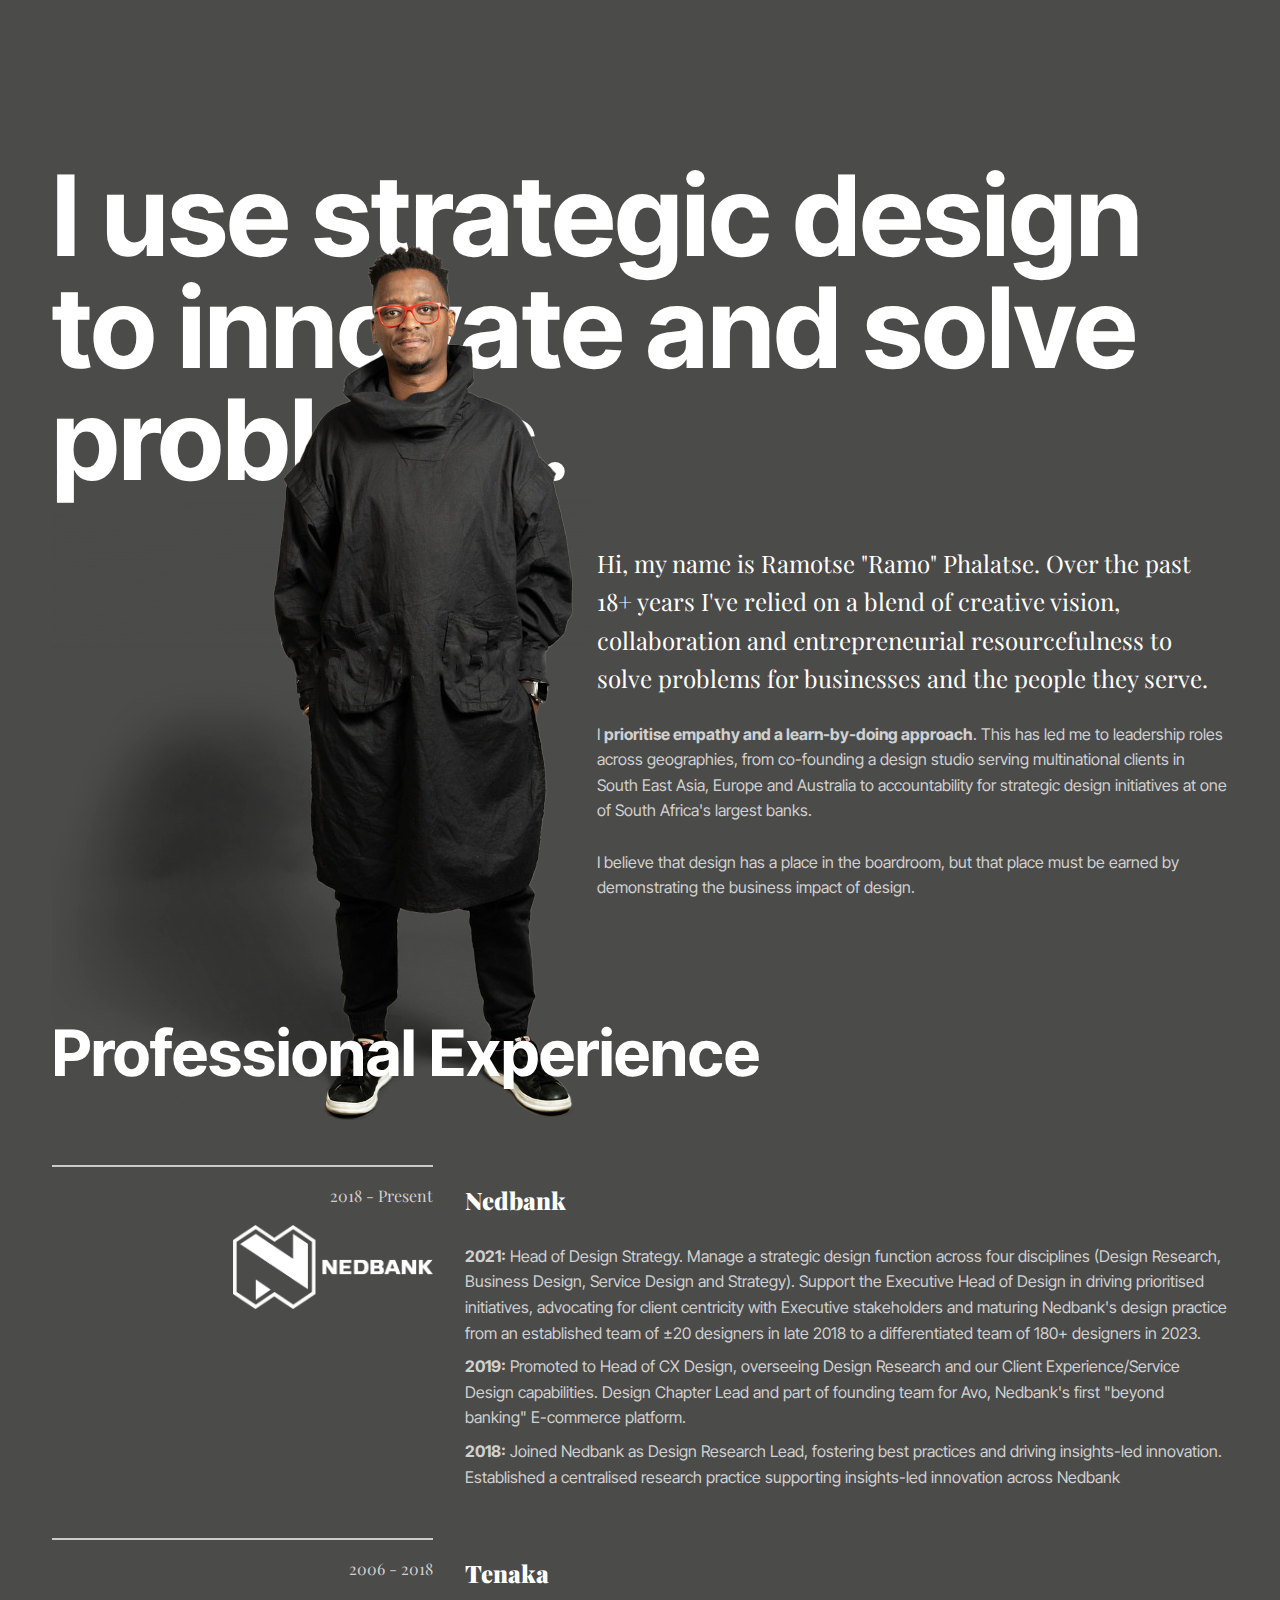
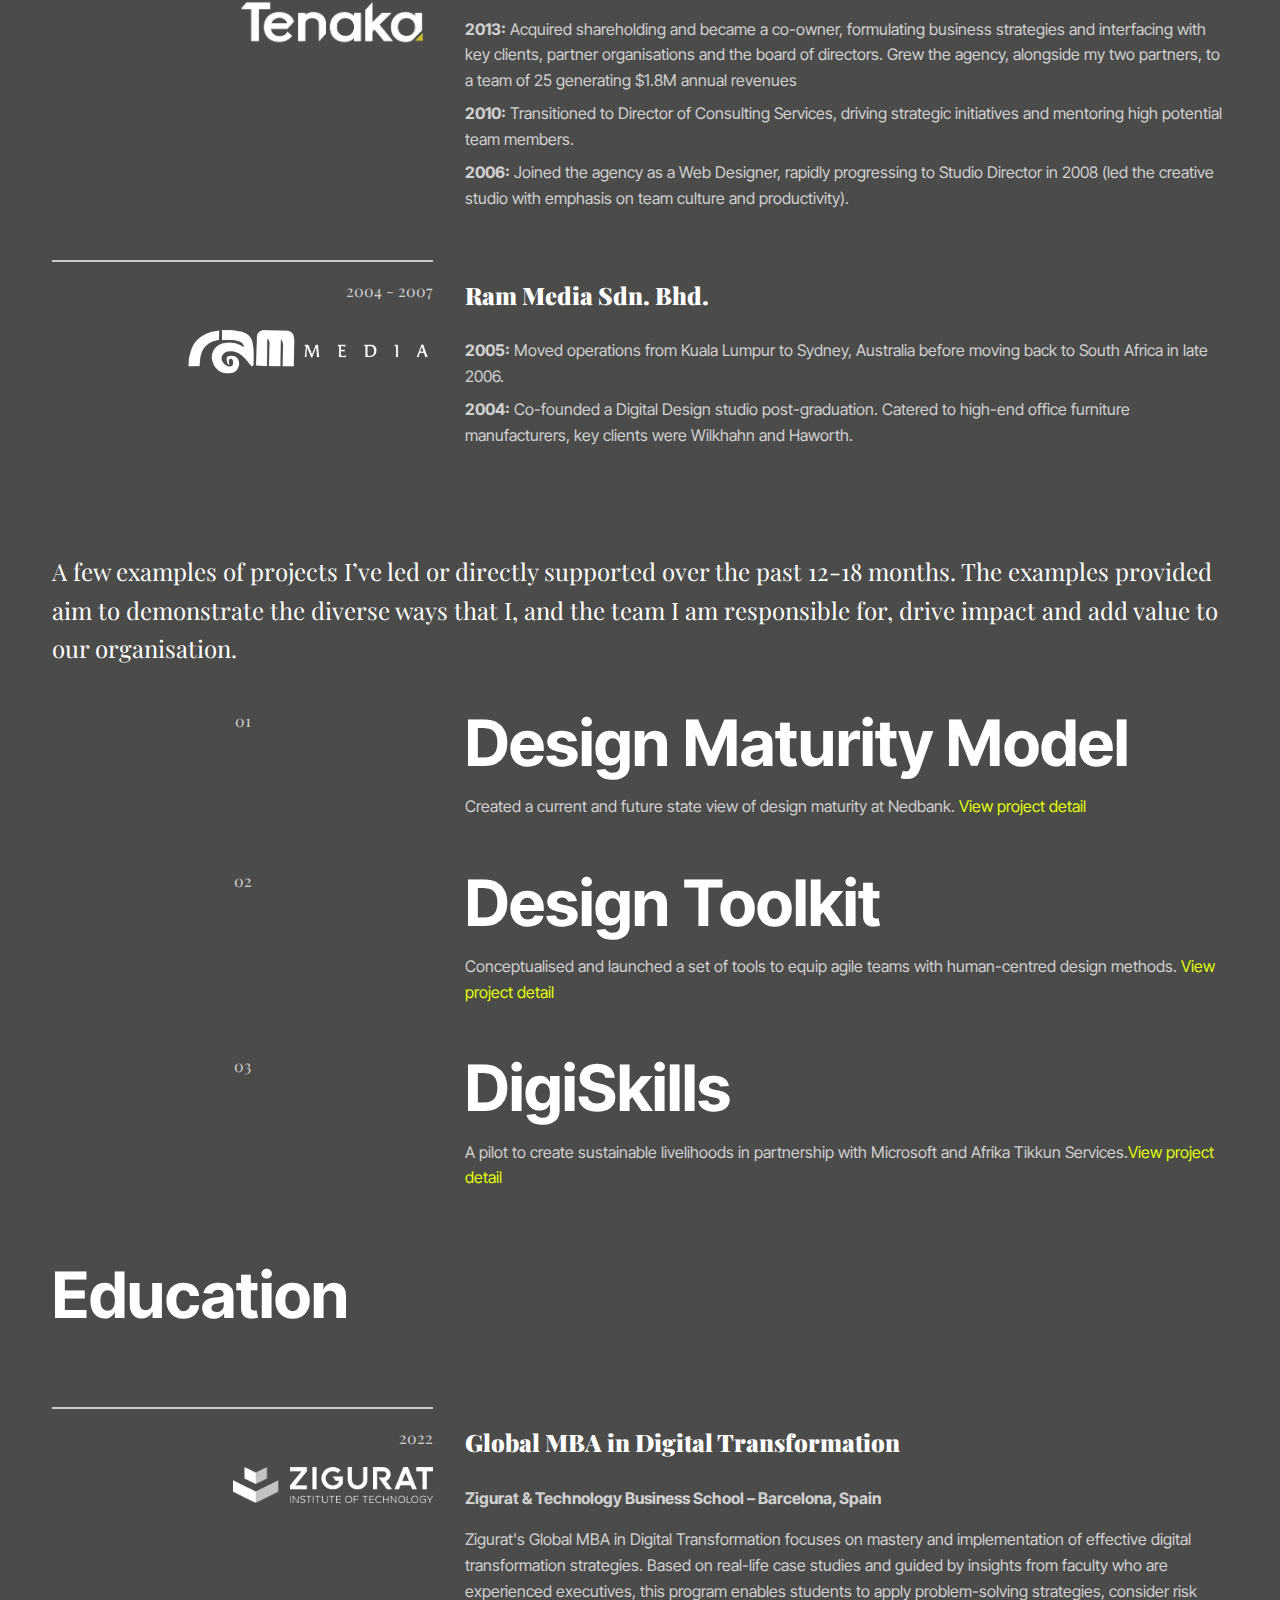
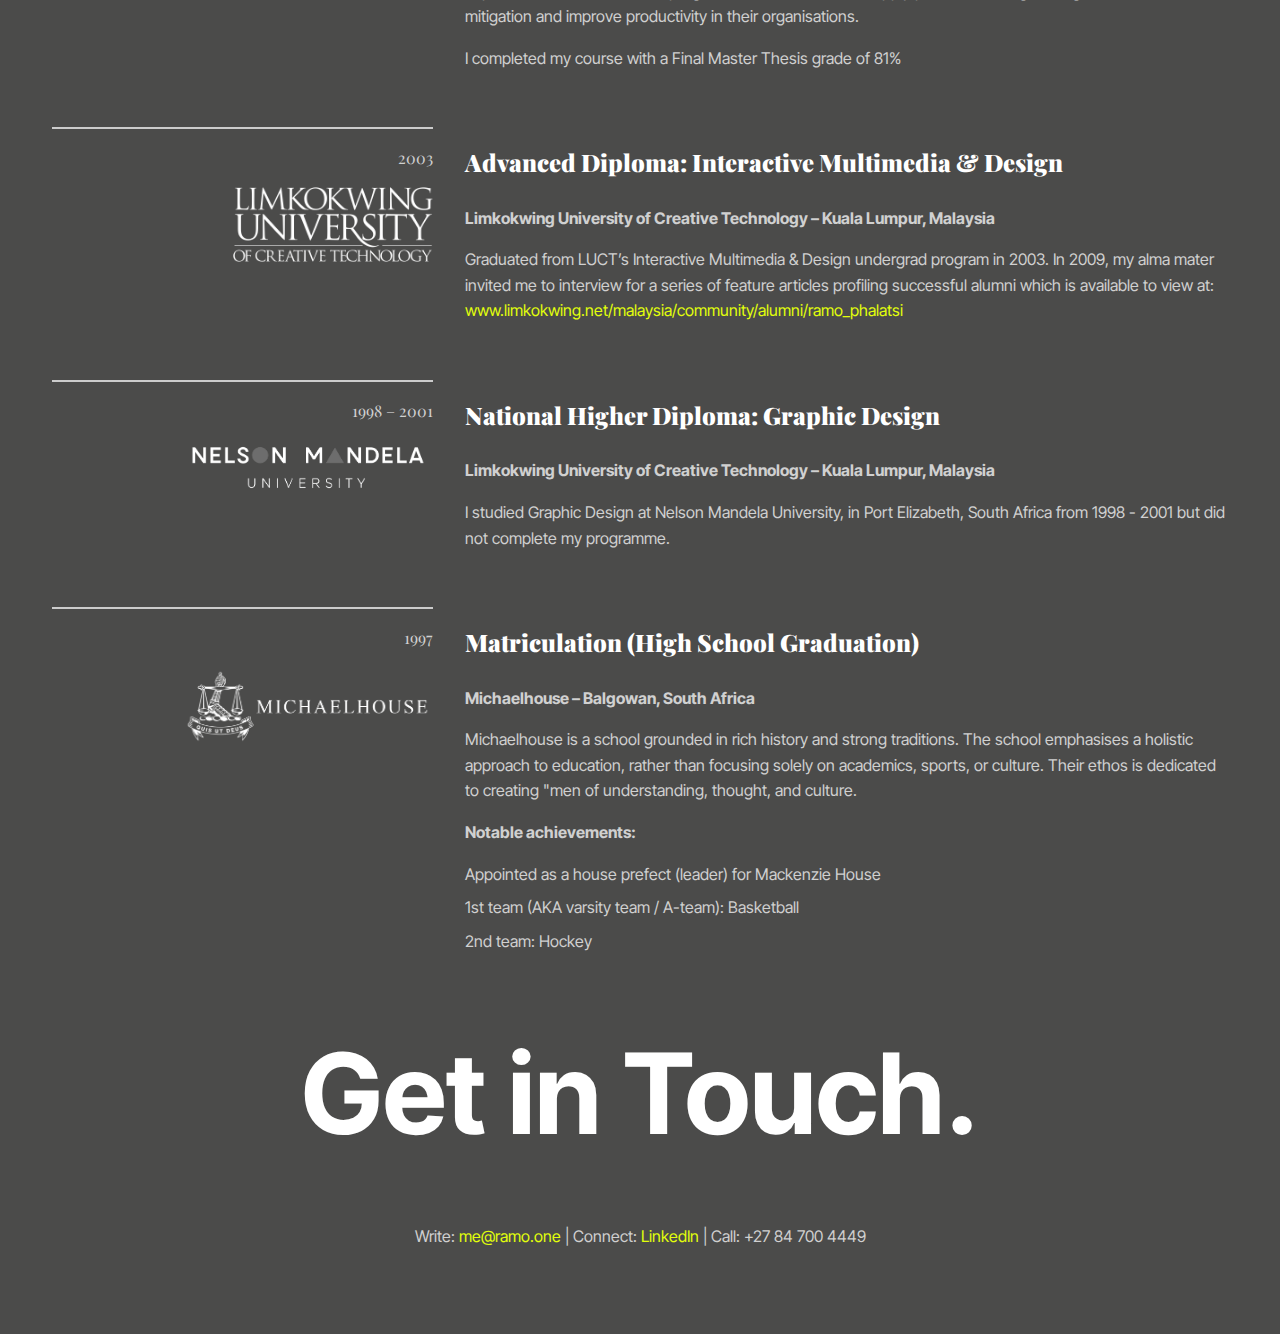
==== index.html @ ae399b5c "Update index.html" ====
<!DOCTYPE html>
<html lang="en">

<head>
    <meta charset="UTF-8">
    <meta name="viewport" content="width=device-width, initial-scale=1.0">
    <title>Ramo's Resume</title>
    <link rel="stylesheet" href="styles.css">
</head>

<body>
    <header>
        <!--<img src="ramo_loves_design.png" alt="Ramo loves design" id="ramo-loves-design">-->
    </header>
    <div id="container">
        
        <main id="main-content">
			<h1>I use strategic design to innovate and solve problems.</h1>
            <section id="intro">
	
    <img id="ramo-main-pic" src="ramo_shadows-V2.png" alt="Ramo's Profile Picture">
    <div id="homepage_intro">
        
        <h3>
Hi, my name is Ramotse "Ramo" Phalatse. Over the past 18+ years I've relied on a blend of creative vision, collaboration and entrepreneurial resourcefulness to solve problems for businesses and the people they serve.
		</h3><p>
			I <strong>prioritise empathy and a learn-by-doing approach</strong>. This has led me to leadership roles across geographies, from co-founding a design studio serving multinational clients in South East Asia, Europe and Australia to accountability for strategic design initiatives at one of South Africa's largest banks.
			<br><br>
			I believe that design has a place in the boardroom, but that place must be earned by demonstrating the business impact of design.
</p>
    </div>

            </section>
            <section id="experience">
                
<section id="experience">
    <h2>Professional Experience</h2>
    
<div class="experience-entry">
    <div class="experience-heading">
        <hr>
        <p class="serif">2018 - Present</p>
        <img src="nedbank-logo-inverted 2.png" width="200px" alt="Nedbank Logo">
    </div>
    <div class="experience-details">
		<h3 class="bold">Nedbank</h3>
        <ul>
            <li><strong>2021:</strong> Head of Design Strategy. Manage a strategic design function across four disciplines (Design Research, Business Design, Service Design and Strategy). Support the Executive Head of Design in driving prioritised initiatives, advocating for client centricity with Executive stakeholders and maturing Nedbank's design practice from an established team of ±20 designers in late 2018 to a differentiated team of 180+ designers in 2023.</li>
			<li><strong>2019:</strong> Promoted to Head of CX Design, overseeing Design Research and our Client Experience/Service Design capabilities. Design Chapter Lead and part of founding team for Avo, Nedbank's first "beyond banking" E-commerce platform.</li>
			<li><strong>2018:</strong> Joined Nedbank as Design Research Lead, fostering best practices and driving insights-led innovation. Established a centralised research practice supporting insights-led innovation across Nedbank</li>
            
        </ul>
    </div>
</div>

    
<div class="experience-entry">
    <div class="experience-heading">
        <hr>
        <p class="serif">2006 - 2018</p>
        <img src="tenaka_logo.png" width="200px" alt="Tenaka Logo">
    </div>
    <div class="experience-details">
		<h3 class="bold">Tenaka</h3>
        <ul>
            <li><strong>2013:</strong> Acquired shareholding and became a co-owner, formulating business strategies and interfacing with key clients, partner organisations and the board of directors. Grew the agency, alongside my two partners, to a team of 25 generating $1.8M annual revenues</li>
			<li><strong>2010:</strong> Transitioned to Director of Consulting Services, driving strategic initiatives and mentoring high potential team members.</li>
			<li><strong>2006:</strong> Joined the agency as a Web Designer, rapidly progressing to Studio Director in 2008 (led the creative studio with emphasis on team culture and productivity).</li>
        </ul>
    </div>
</div>

    
<div class="experience-entry">
    <div class="experience-heading">
        <hr>
        <p class="serif">2004 - 2007</p>
        <img src="ram_media_horizontal.png" width="250px" alt="Ram Media Logo">
    </div>
    <div class="experience-details">
		<h3 class="bold">Ram Media Sdn. Bhd.</h3>
        <ul>
            <li><strong>2005:</strong> Moved operations from Kuala Lumpur to Sydney, Australia before moving back to South Africa in late 2006.</li>
			<li><strong>2004:</strong> Co-founded a Digital Design studio post-graduation. Catered to high-end office furniture manufacturers, key clients were Wilkhahn and Haworth.</li> 
        </ul>
    </div>
</div>

</section>

            </section>
			<section id="portfolio">
                
<section id="portfolio">
    <h3>A few examples of projects I’ve led or directly supported over the past 12-18 months. The examples provided aim to demonstrate the diverse ways that I, and the team I am responsible for, drive impact and add value to our organisation.</h3>
	<div class="examples-entry">
		<div class="examples-heading">
			<p class="serif">01</p>
		</div>
		<div class="examples-details">
				<h2>Design Maturity Model</h2>
				<p>Created a current and future state view of design maturity at Nedbank. <a href="case_study-01.html">View project detail</a></p>
		</div>
	</div>
	<div class="examples-entry">
		<div class="examples-heading">
			<p class="serif">02</p>
		</div>
		<div class="examples-details">
				<h2>Design Toolkit</h2>
				<p>Conceptualised and launched a set of tools to equip agile teams with human-centred design methods. <a href="case_study-02.html">View project detail</a></p>
		</div>
	</div>
	<div class="examples-entry">
		<div class="examples-heading">
			<p class="serif">03</p>
		</div>
		<div class="examples-details">
				<h2>DigiSkills</h2>
				<p>A pilot to create sustainable livelihoods in partnership with Microsoft and Afrika Tikkun Services.<a href="case_study-03.html">View project detail</a></p>
		</div>
	</div>
</section>

            </section>
            <section id="education">
                
<section id="education">
    <h2>Education</h2>
	<div class="experience-entry">
    <div class="experience-heading">
        <hr>
        <p class="serif">2022</p>
        <img src="zigurat_logo_white.png" width="200px" alt="Zigurat Logo">
    </div>
    <div class="experience-details">
		<h3 class="bold">Global MBA in Digital Transformation</h3>
		<p><strong>Zigurat &amp; Technology Business School – Barcelona, Spain</strong></p>
    <p>Zigurat's Global MBA in Digital Transformation focuses on mastery and implementation of effective digital transformation strategies. Based on real-life case studies and guided by insights from faculty who are experienced executives, this program enables students to apply problem-solving strategies, consider risk mitigation and improve productivity in their organisations. </p>
    <p>I completed my course with a Final Master Thesis grade of 81%</p>
    </div>
</div>
<div class="experience-entry">
    <div class="experience-heading">
        <hr>
        <p class="serif">2003</p>
        <img src="LUCT_logo-2.png" width="200px" alt="Limkowing Logo">
    </div>
    <div class="experience-details">
		<h3 class="bold">Advanced Diploma: Interactive Multimedia &amp; Design</h3>
		<p><strong>Limkokwing University of Creative Technology – Kuala Lumpur, Malaysia</strong></p>
    <p>Graduated from LUCT’s Interactive Multimedia &amp; Design undergrad program in 2003. In 2009, my alma mater invited me to interview for a series of feature articles profiling successful alumni which is available to view at: <a href="https://www.limkokwing.net/malaysia/community/alumni/ramo_phalatsi" target="_blank">www.limkokwing.net/malaysia/community/alumni/ramo_phalatsi</a></p>
    </div>
</div>
<div class="experience-entry">
    <div class="experience-heading">
        <hr>
        <p class="serif">1998 – 2001</p>
        <img src="NMMU-logo.png" width="250px" alt="NMMU Logo">
    </div>
    <div class="experience-details">
		<h3 class="bold">National Higher Diploma: Graphic Design</h3>
		<p><strong>Limkokwing University of Creative Technology – Kuala Lumpur, Malaysia</strong></p>
    <p>I studied Graphic Design at Nelson Mandela University, in Port Elizabeth, South Africa from 1998 - 2001 but did not complete my programme.</p>
    </div>
</div>
<div class="experience-entry">
    <div class="experience-heading">
        <hr>
        <p class="serif">1997</p>
        <img src="michaelhouse_logo_horizontal.png" width="250px" alt="NMMU Logo">
    </div>
    <div class="experience-details">
		<h3 class="bold">Matriculation (High School Graduation)</h3>
		<p><strong>Michaelhouse – Balgowan, South Africa</strong></p>
		 <p>Michaelhouse is a school grounded in rich history and strong traditions. The school emphasises a holistic approach to education, rather than focusing solely on academics, sports, or culture. Their ethos is dedicated to creating "men of understanding, thought, and culture.</p>
		 <p><strong>Notable achievements:</strong></p>
    <ul>
        <li>Appointed as a house prefect (leader) for Mackenzie House</li>
        <li>1st team (AKA varsity team / A-team): Basketball</li>
        <li>2nd team: Hockey</li>
    </ul>
    </div>
</div>
</section>

            </section>
            
			
			<section id="get-in-touch">
    <h1>Get in Touch.</h1>
				<p>Write: <a href="mailto:me@ramo.one">me@ramo.one</a> | Connect: <a href="https://www.linkedin.com/in/ramotse/" target="_blank">LinkedIn</a> | Call: +27 84 700 4449</p>
    
</section>
        </main>
       
            


    </div>
    <footer>
        <!-- Footer content (if any) will go here -->
    </footer>
	
</body>

</html>
---- styles.css ----
/* @override 
	http://ramo.one/styles.css */


body {
    font-family: 'Arial', sans-serif;
    margin: 0;
    padding: 0;
    background-color: #4b4b4a;
    color: #d0d0d0;  /* Default text color */
    line-height: 1.6;
}

@font-face {
    font-family: 'InterTight';
    src: url('fonts/InterTight-VariableFont_wght.woff2') format('woff2');
    font-weight: 100 900;
    font-display: swap;
}

@font-face {
    font-family: 'PlayfairDisplay';
    src: url('fonts/PlayfairDisplay-VariableFont_wght.woff2') format('woff2');
    font-weight: 100 900;
    font-display: swap;
}

h1, h2 {
    font-family: 'InterTight', sans-serif;
}

h3, p.serif {
    font-family: 'PlayfairDisplay', serif;font-weight: 100;
}

h3.bold {
	font-weight: 900;
}

p, ul {
    font-family: 'InterTight', sans-serif;
}


header {
    text-align: center;
    padding: 1em 0;
    background-color: #4b4b4a;
}

#container {
    display: flex;
    flex-wrap: wrap;
    padding: 20px;
}

#sidebar {
    flex: 1;
    background-color: #4b4b4a;
    padding: 2em;
    border-right: 2px solid #d0d0d0;
}

#main-content {
    flex: 3;
    background-color: #4b4b4a;
    padding: 2em;
}

section {
    margin-bottom: 2em;
}

h1 {
    font-size: 7em;
    color: #ffffff; width: 100%; text-align: left;	
}

h2 {
    font-size: 4em;
    color: #ffffff;
}

h3 {
    font-size: 1.5em;
    color: #ffffff;
}

p {
    font-size: 1em;
}

ul {
    list-style-type: none;
    padding: 0;
}

li {
    margin-bottom: 0.5em;
}

a {
    color: #e2ff0a;
    text-decoration: none;
}

a:hover {
    text-decoration: underline;
}

img {
    max-width: 100%;
    height: auto;
}

#experience {
    display: flex;
    flex-direction: column; z-index: 2;
}

.experience-entry {
    display: flex;
    justify-content: space-between;
    align-items: flex-start;
    margin-bottom: 2em;
}

.experience-heading {
    flex: 1;
    text-align: right;
}

.experience-heading hr {
    border: 1px solid #CCC;
    margin-bottom: 1em; 
}

.experience-details {
    flex: 2;
    padding-left: 2em;
}

.experience-details ul {
    margin: 0;
    padding: 0;
    list-style-type: none;
}



#intro {
    display: flex;
    flex-direction: row;
    align-items: top;
}

#intro div {
    flex: 3; margin:-50px 0 0 545px;
}

#intro .three {
	flex: 3; margin: 0!important;
}

#intro .two {
	flex: 2; margin: 0!important;
}

#intro .one {
	flex: 1; margin: 0!important;
}

#ramo-loves-design {
	width: 250px; padding: 0 30px;
}

.examples-entry {
    display: flex;
    justify-content: space-between;
    align-items: flex-start;
    margin-bottom: 2em;
}

examples-entry h2 {
	line-height: 1;
}

.examples-heading {
    flex: 1;
    text-align: center;
}

.examples-details {
    flex: 2;
    padding-left: 2em;
}

#get-in-touch h1, #get-in-touch p {
	text-align: center;
}
h1 {
    line-height: 1;
}
@media screen and (max-width: 768px) {
    h1 {
        font-size: 4em;
    }
}

body {
    word-wrap: break-word;
}

@media screen and (max-width: 768px) {
    .text-container {
        max-width: 100%;
        padding: 0 15px;
    }
}

@media screen and (max-width: 768px) {
    #ramo-main-pic {
        display: none;
    }
}

@media screen and (max-width: 768px) {
	#intro div {
    flex: 3; margin:-50px 0 0 0;
}
}


#ramo-main-pic {
    z-index: 2;
    position: absolute; margin-top: -350px;
}

.examples-details h2, .examples-details p {
	margin: 0!important;;
}

#toolkit-main-pic {
	margin-top: -150px;
}
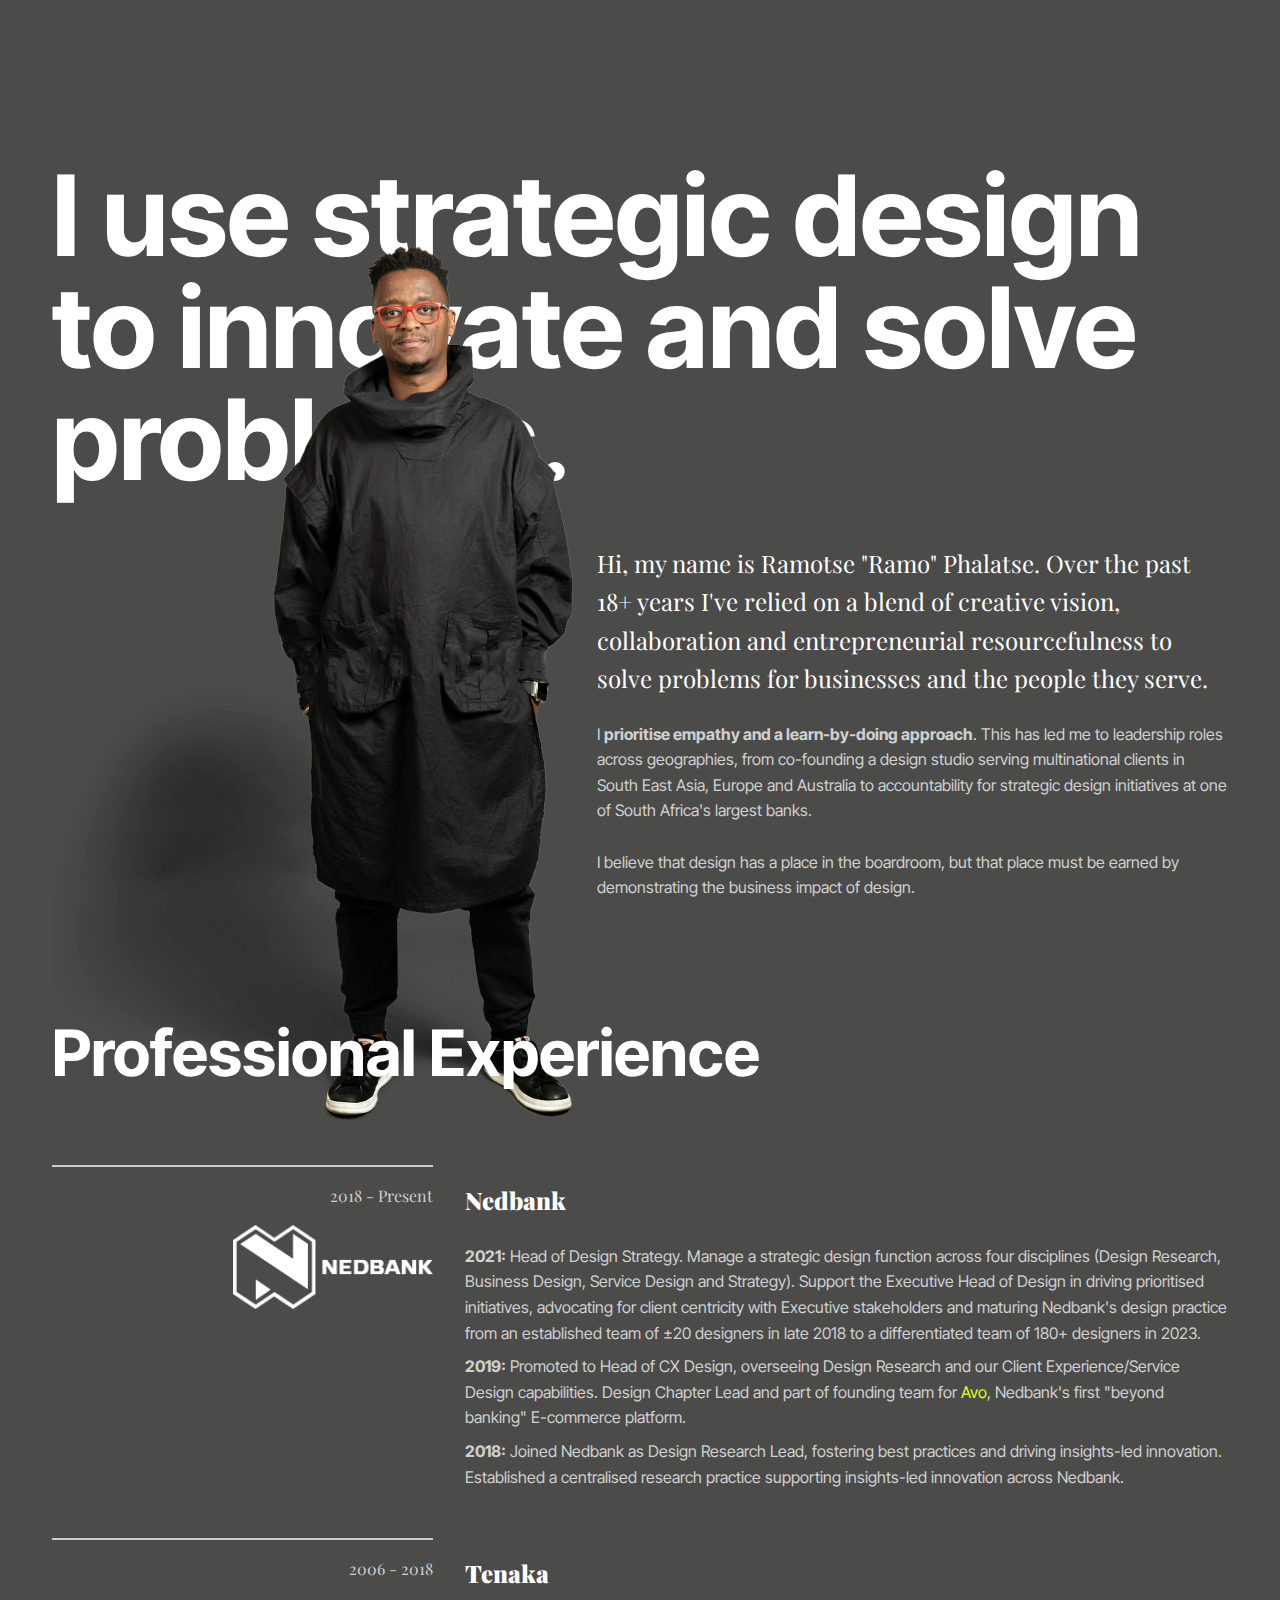
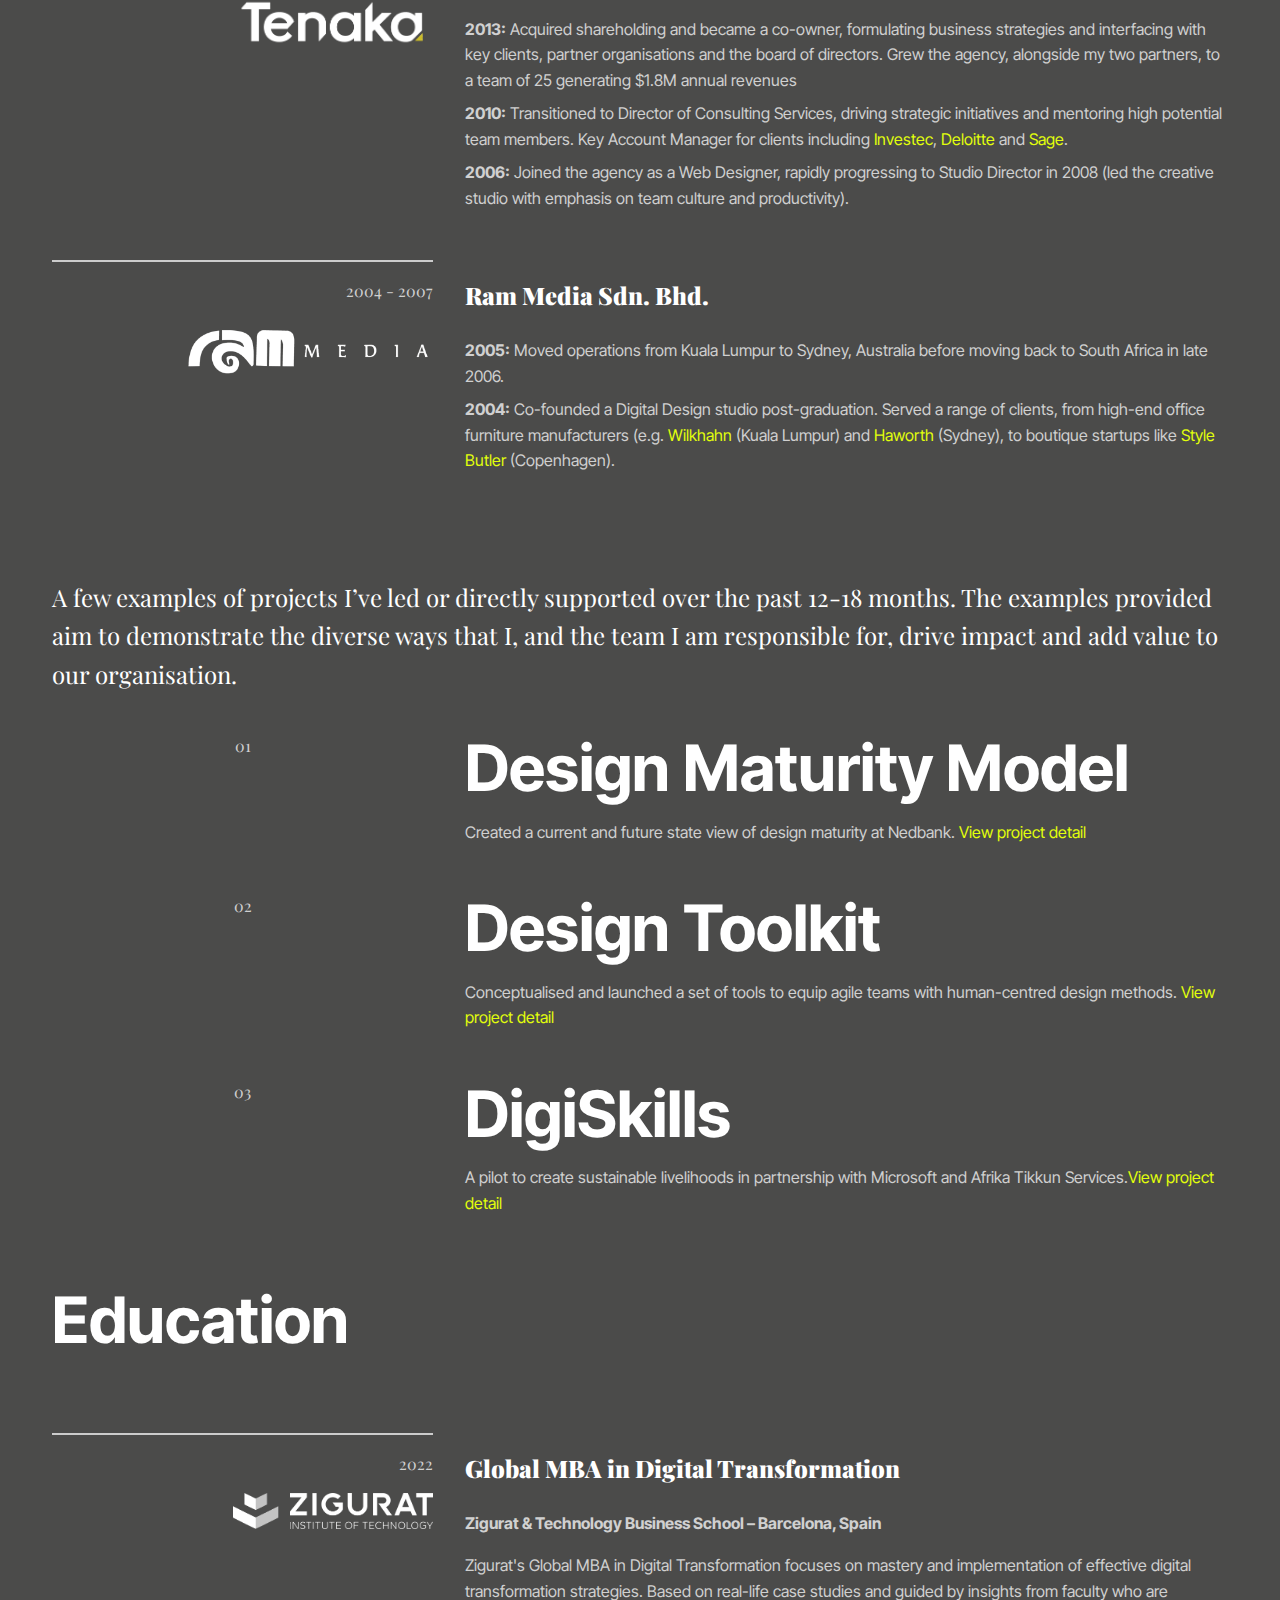
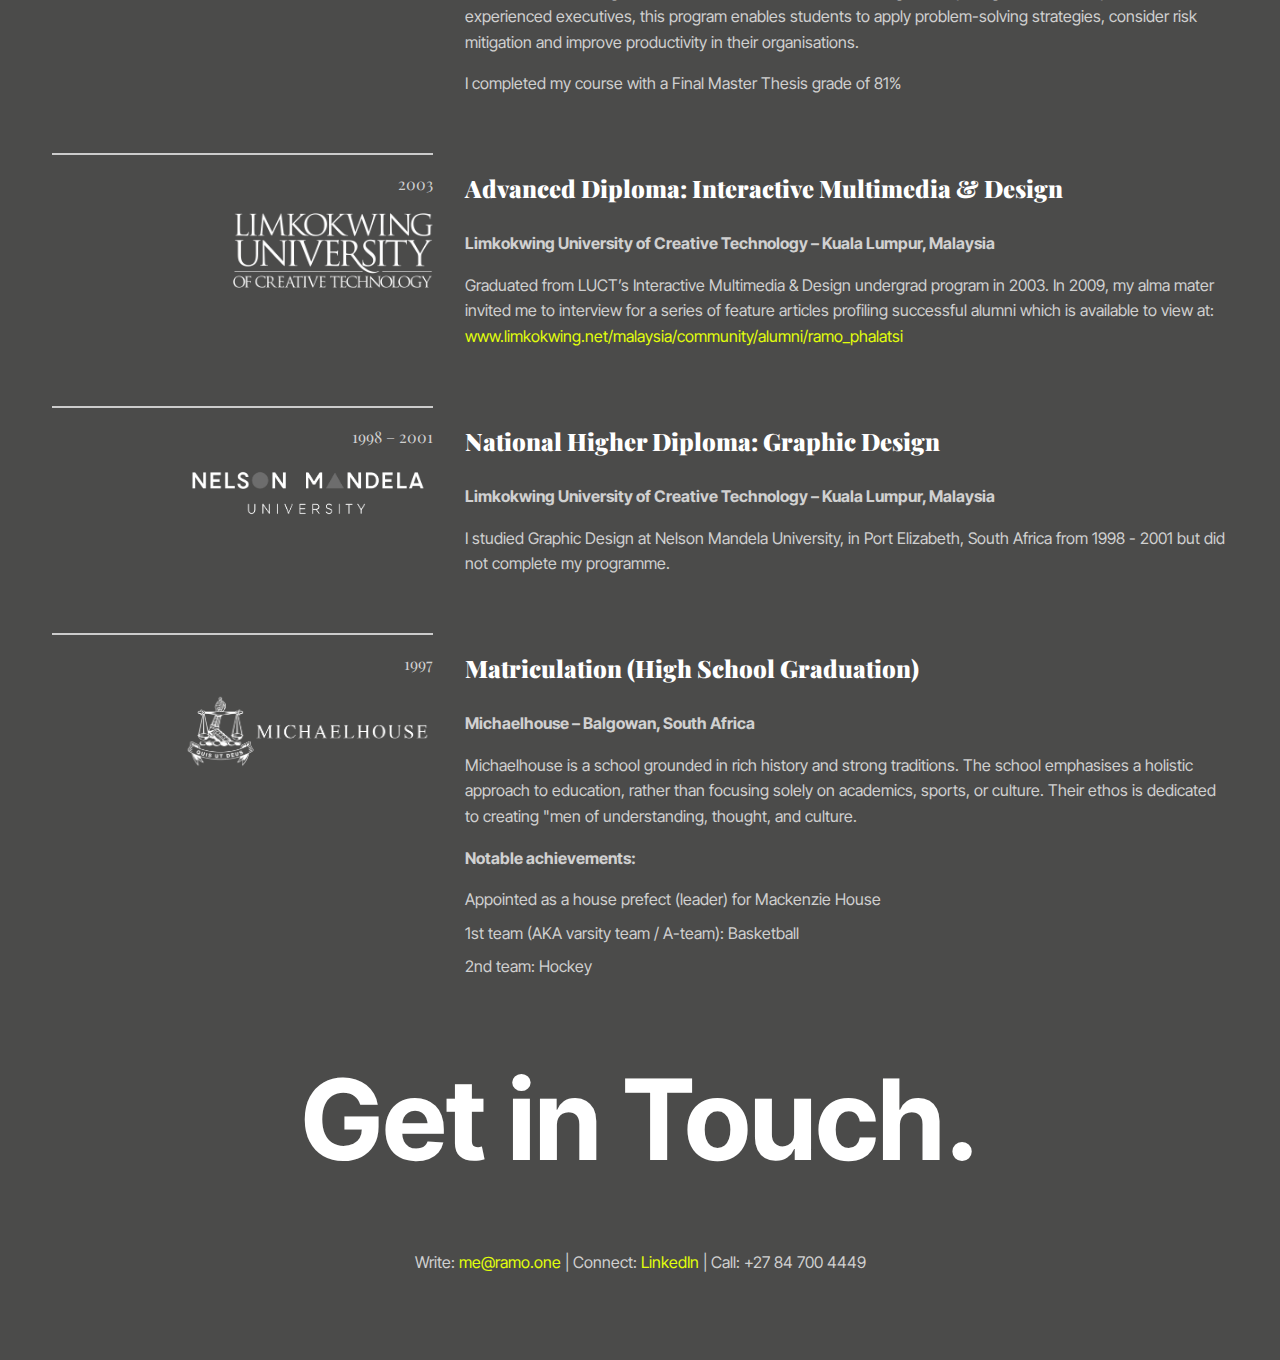
==== commit b4eb4633: "Update index.html" ====
--- a/index.html
+++ b/index.html
@@ -47,8 +47,8 @@
 		<h3 class="bold">Nedbank</h3>
         <ul>
             <li><strong>2021:</strong> Head of Design Strategy. Manage a strategic design function across four disciplines (Design Research, Business Design, Service Design and Strategy). Support the Executive Head of Design in driving prioritised initiatives, advocating for client centricity with Executive stakeholders and maturing Nedbank's design practice from an established team of ±20 designers in late 2018 to a differentiated team of 180+ designers in 2023.</li>
-			<li><strong>2019:</strong> Promoted to Head of CX Design, overseeing Design Research and our Client Experience/Service Design capabilities. Design Chapter Lead and part of founding team for Avo, Nedbank's first "beyond banking" E-commerce platform.</li>
-			<li><strong>2018:</strong> Joined Nedbank as Design Research Lead, fostering best practices and driving insights-led innovation. Established a centralised research practice supporting insights-led innovation across Nedbank</li>
+			<li><strong>2019:</strong> Promoted to Head of CX Design, overseeing Design Research and our Client Experience/Service Design capabilities. Design Chapter Lead and part of founding team for <a href="https://www.avo.africa" target="_blank">Avo</a>, Nedbank's first "beyond banking" E-commerce platform.</li>
+			<li><strong>2018:</strong> Joined Nedbank as Design Research Lead, fostering best practices and driving insights-led innovation. Established a centralised research practice supporting insights-led innovation across Nedbank.</li>
             
         </ul>
     </div>
@@ -65,7 +65,7 @@
 		<h3 class="bold">Tenaka</h3>
         <ul>
             <li><strong>2013:</strong> Acquired shareholding and became a co-owner, formulating business strategies and interfacing with key clients, partner organisations and the board of directors. Grew the agency, alongside my two partners, to a team of 25 generating $1.8M annual revenues</li>
-			<li><strong>2010:</strong> Transitioned to Director of Consulting Services, driving strategic initiatives and mentoring high potential team members.</li>
+			<li><strong>2010:</strong> Transitioned to Director of Consulting Services, driving strategic initiatives and mentoring high potential team members. Key Account Manager for clients including <a href="https://www.investec.com/en_za.html" target="_blank">Investec</a>, <a href="https://www.deloitte.com/za/en.html" target="_blank">Deloitte</a> and <a href="https://www.sage.com/en-za/" target="_blank">Sage</a>.</li>
 			<li><strong>2006:</strong> Joined the agency as a Web Designer, rapidly progressing to Studio Director in 2008 (led the creative studio with emphasis on team culture and productivity).</li>
         </ul>
     </div>
@@ -82,7 +82,7 @@
 		<h3 class="bold">Ram Media Sdn. Bhd.</h3>
         <ul>
             <li><strong>2005:</strong> Moved operations from Kuala Lumpur to Sydney, Australia before moving back to South Africa in late 2006.</li>
-			<li><strong>2004:</strong> Co-founded a Digital Design studio post-graduation. Catered to high-end office furniture manufacturers, key clients were Wilkhahn and Haworth.</li> 
+			<li><strong>2004:</strong> Co-founded a Digital Design studio post-graduation. Served a range of clients, from high-end office furniture manufacturers (e.g. <a href="https://www.wilkhahn.com/en/" target="_blank">Wilkhahn</a> (Kuala Lumpur) and <a href="https://www.haworth.com/eu/en.html" target="_blank">Haworth</a> (Sydney), to boutique startups like <a href="https://www.instagram.com/stylebutlerworld/" target="_blank">Style Butler</a> (Copenhagen).</li> 
         </ul>
     </div>
 </div>
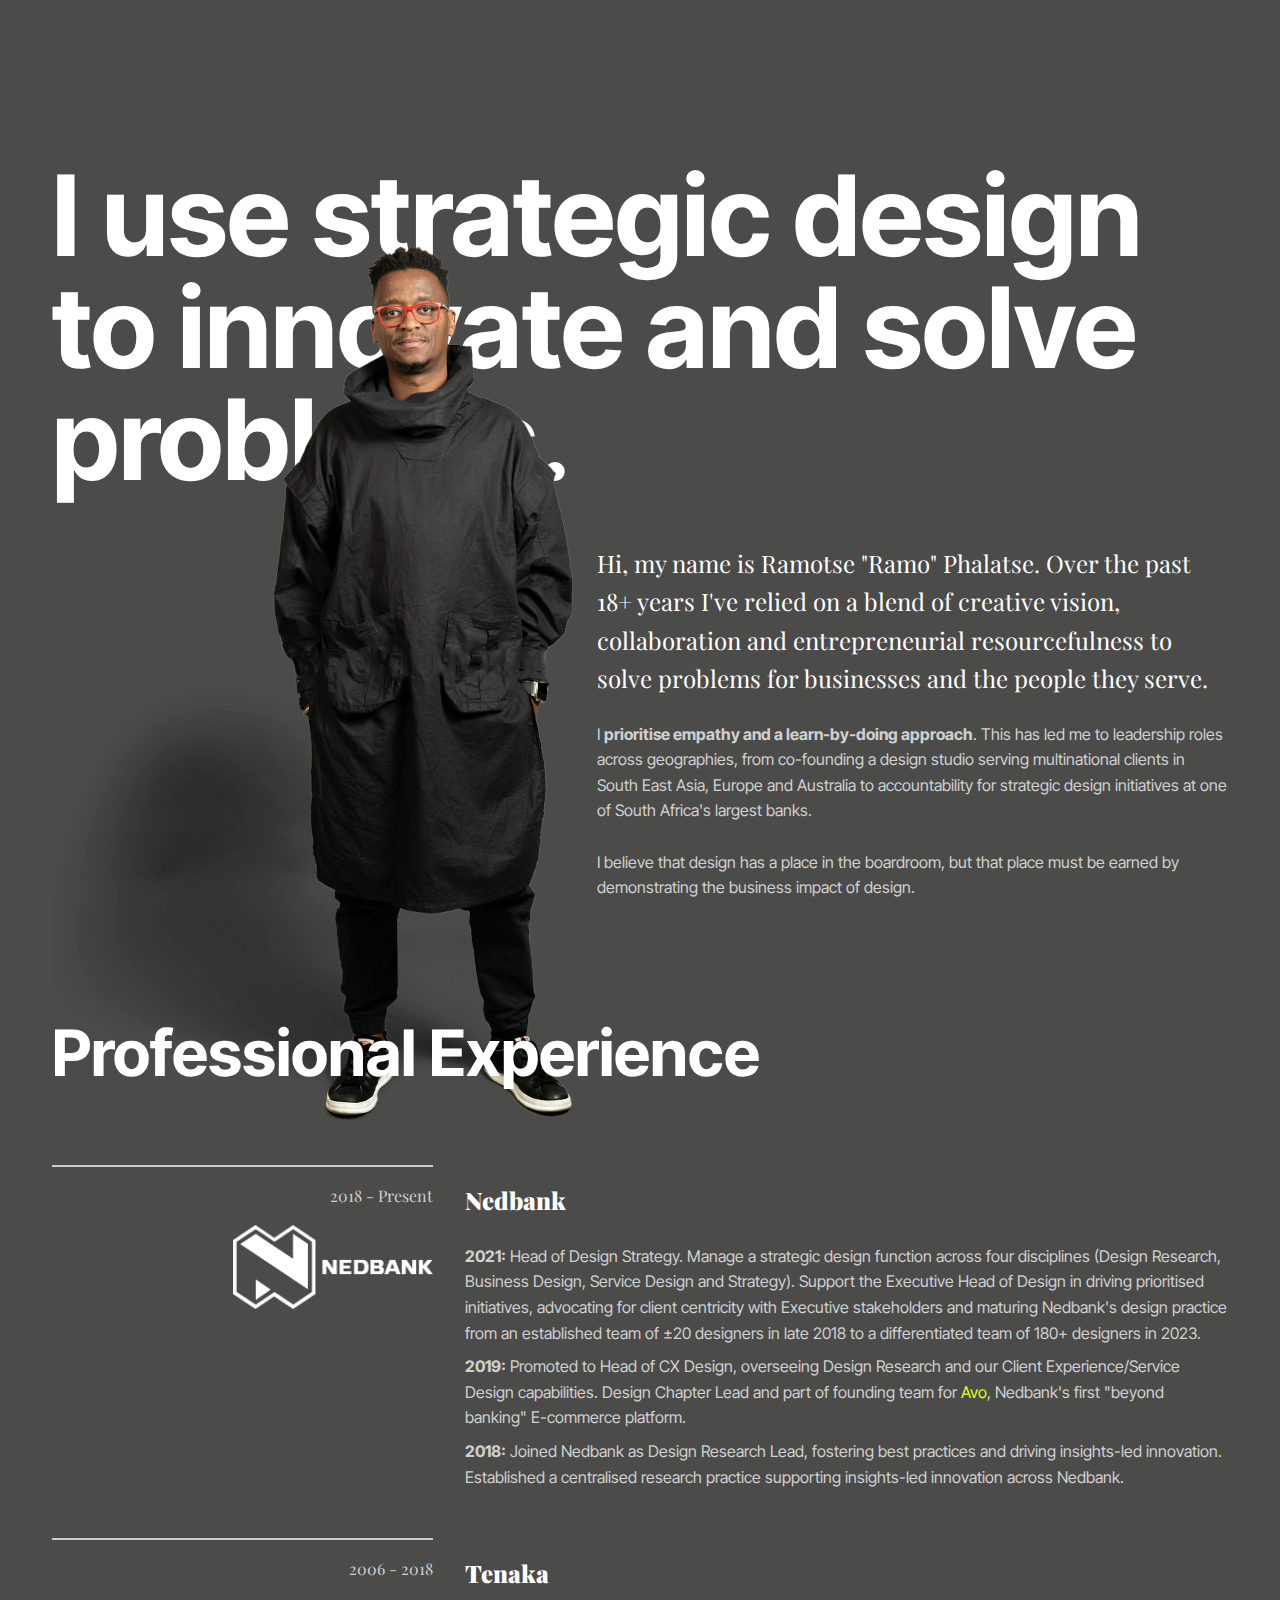
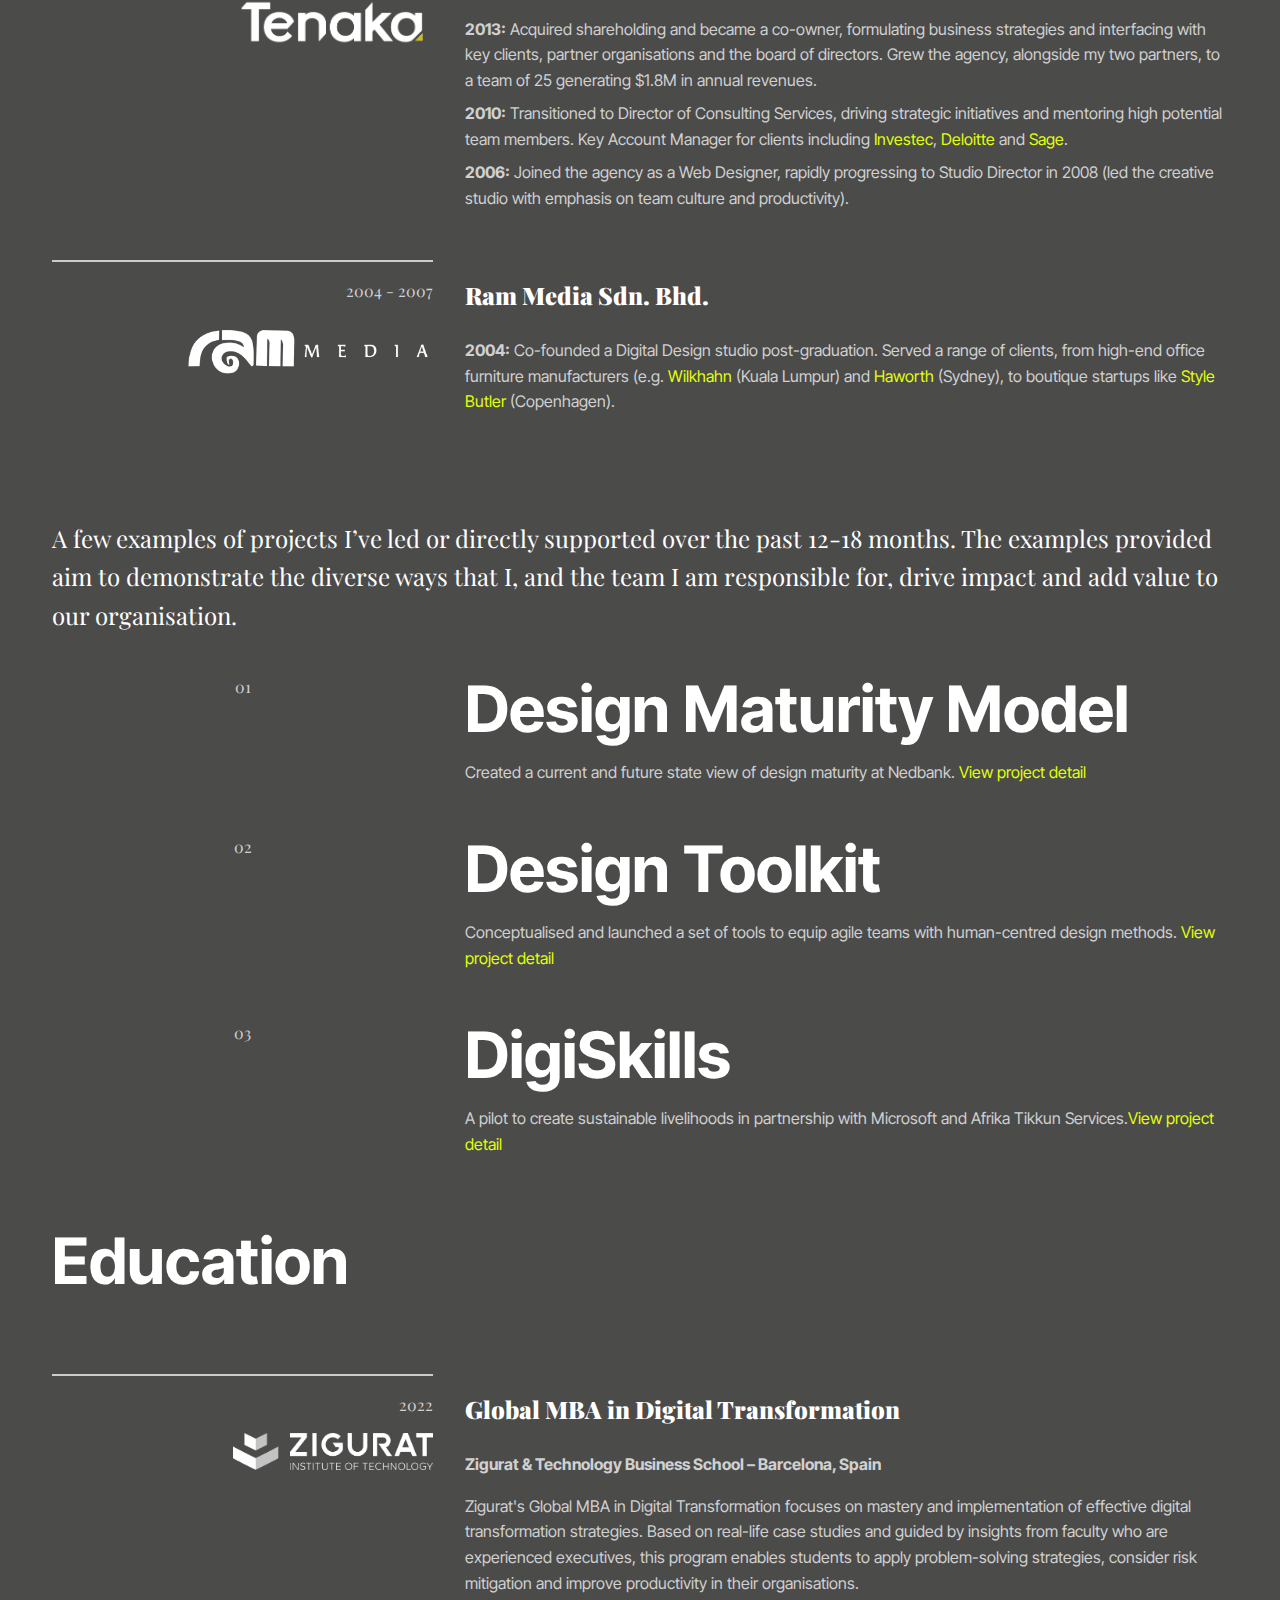
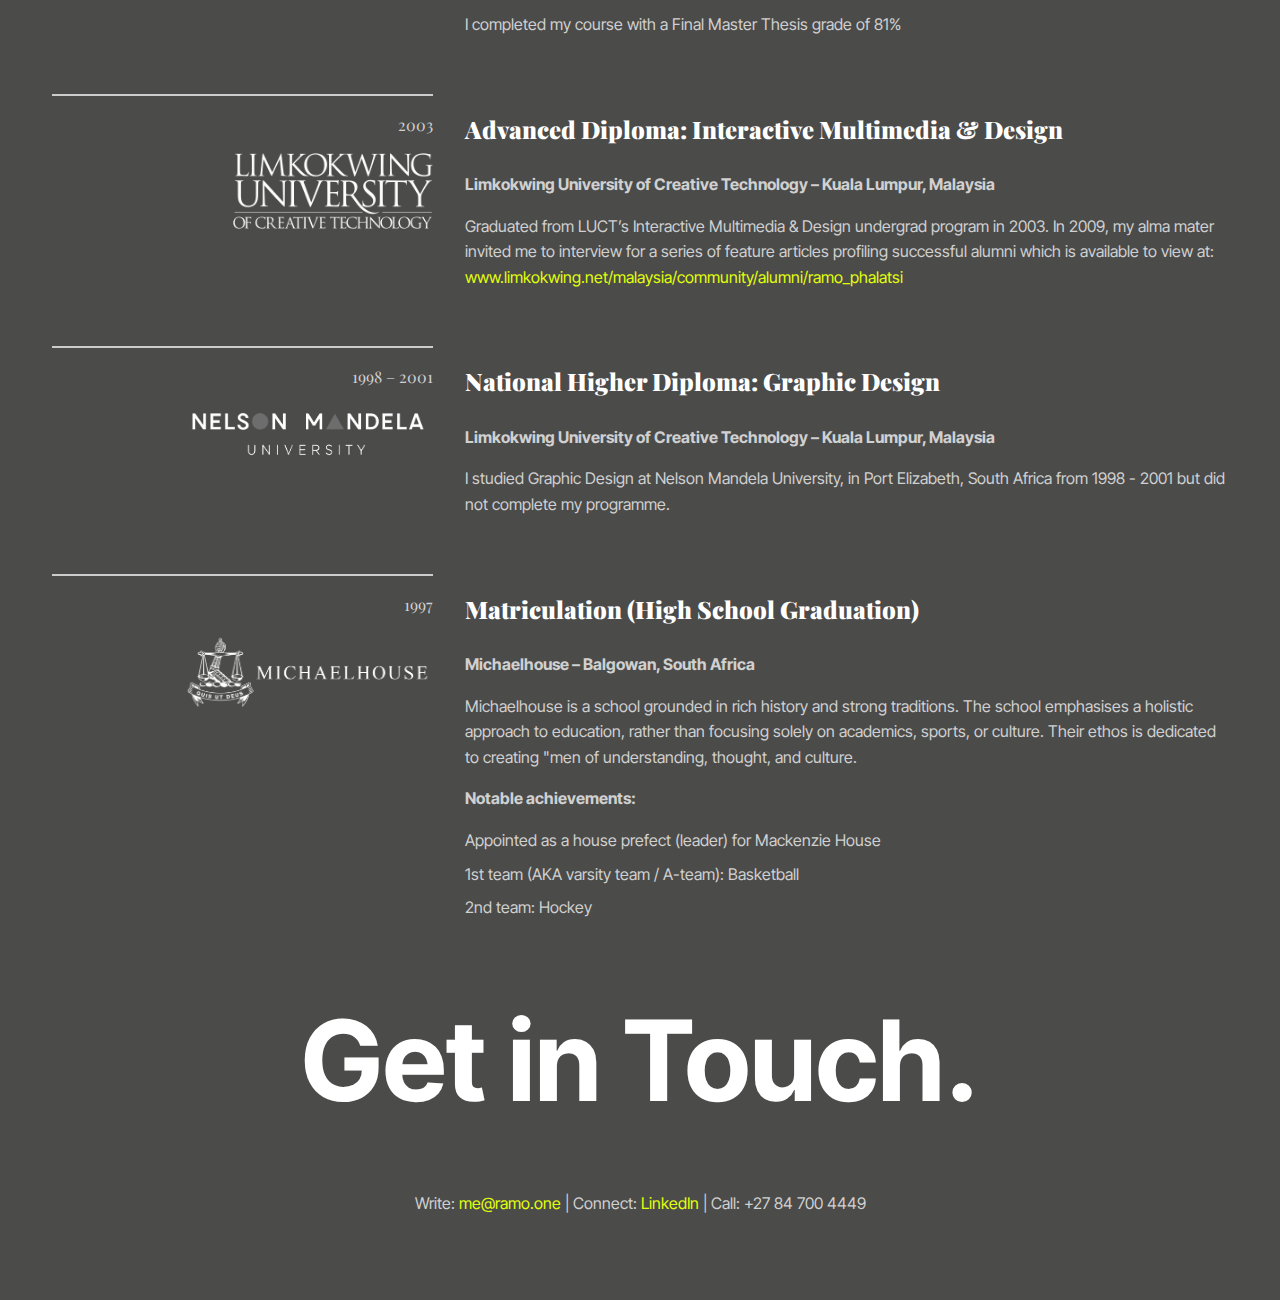
==== commit 48f93846: "Update index.html" ====
--- a/index.html
+++ b/index.html
@@ -5,7 +5,7 @@
 <head>
     <meta charset="UTF-8">
     <meta name="viewport" content="width=device-width, initial-scale=1.0">
-    <title>Ramo's Resume</title>
+    <title>Ramo &heartsuit; Design</title>
     <link rel="stylesheet" href="styles.css">
 </head>
 
@@ -64,7 +64,7 @@
     <div class="experience-details">
 		<h3 class="bold">Tenaka</h3>
         <ul>
-            <li><strong>2013:</strong> Acquired shareholding and became a co-owner, formulating business strategies and interfacing with key clients, partner organisations and the board of directors. Grew the agency, alongside my two partners, to a team of 25 generating $1.8M annual revenues</li>
+            <li><strong>2013:</strong> Acquired shareholding and became a co-owner, formulating business strategies and interfacing with key clients, partner organisations and the board of directors. Grew the agency, alongside my two partners, to a team of 25 generating $1.8M in annual revenues.</li>
 			<li><strong>2010:</strong> Transitioned to Director of Consulting Services, driving strategic initiatives and mentoring high potential team members. Key Account Manager for clients including <a href="https://www.investec.com/en_za.html" target="_blank">Investec</a>, <a href="https://www.deloitte.com/za/en.html" target="_blank">Deloitte</a> and <a href="https://www.sage.com/en-za/" target="_blank">Sage</a>.</li>
 			<li><strong>2006:</strong> Joined the agency as a Web Designer, rapidly progressing to Studio Director in 2008 (led the creative studio with emphasis on team culture and productivity).</li>
         </ul>
@@ -81,7 +81,6 @@
     <div class="experience-details">
 		<h3 class="bold">Ram Media Sdn. Bhd.</h3>
         <ul>
-            <li><strong>2005:</strong> Moved operations from Kuala Lumpur to Sydney, Australia before moving back to South Africa in late 2006.</li>
 			<li><strong>2004:</strong> Co-founded a Digital Design studio post-graduation. Served a range of clients, from high-end office furniture manufacturers (e.g. <a href="https://www.wilkhahn.com/en/" target="_blank">Wilkhahn</a> (Kuala Lumpur) and <a href="https://www.haworth.com/eu/en.html" target="_blank">Haworth</a> (Sydney), to boutique startups like <a href="https://www.instagram.com/stylebutlerworld/" target="_blank">Style Butler</a> (Copenhagen).</li> 
         </ul>
     </div>
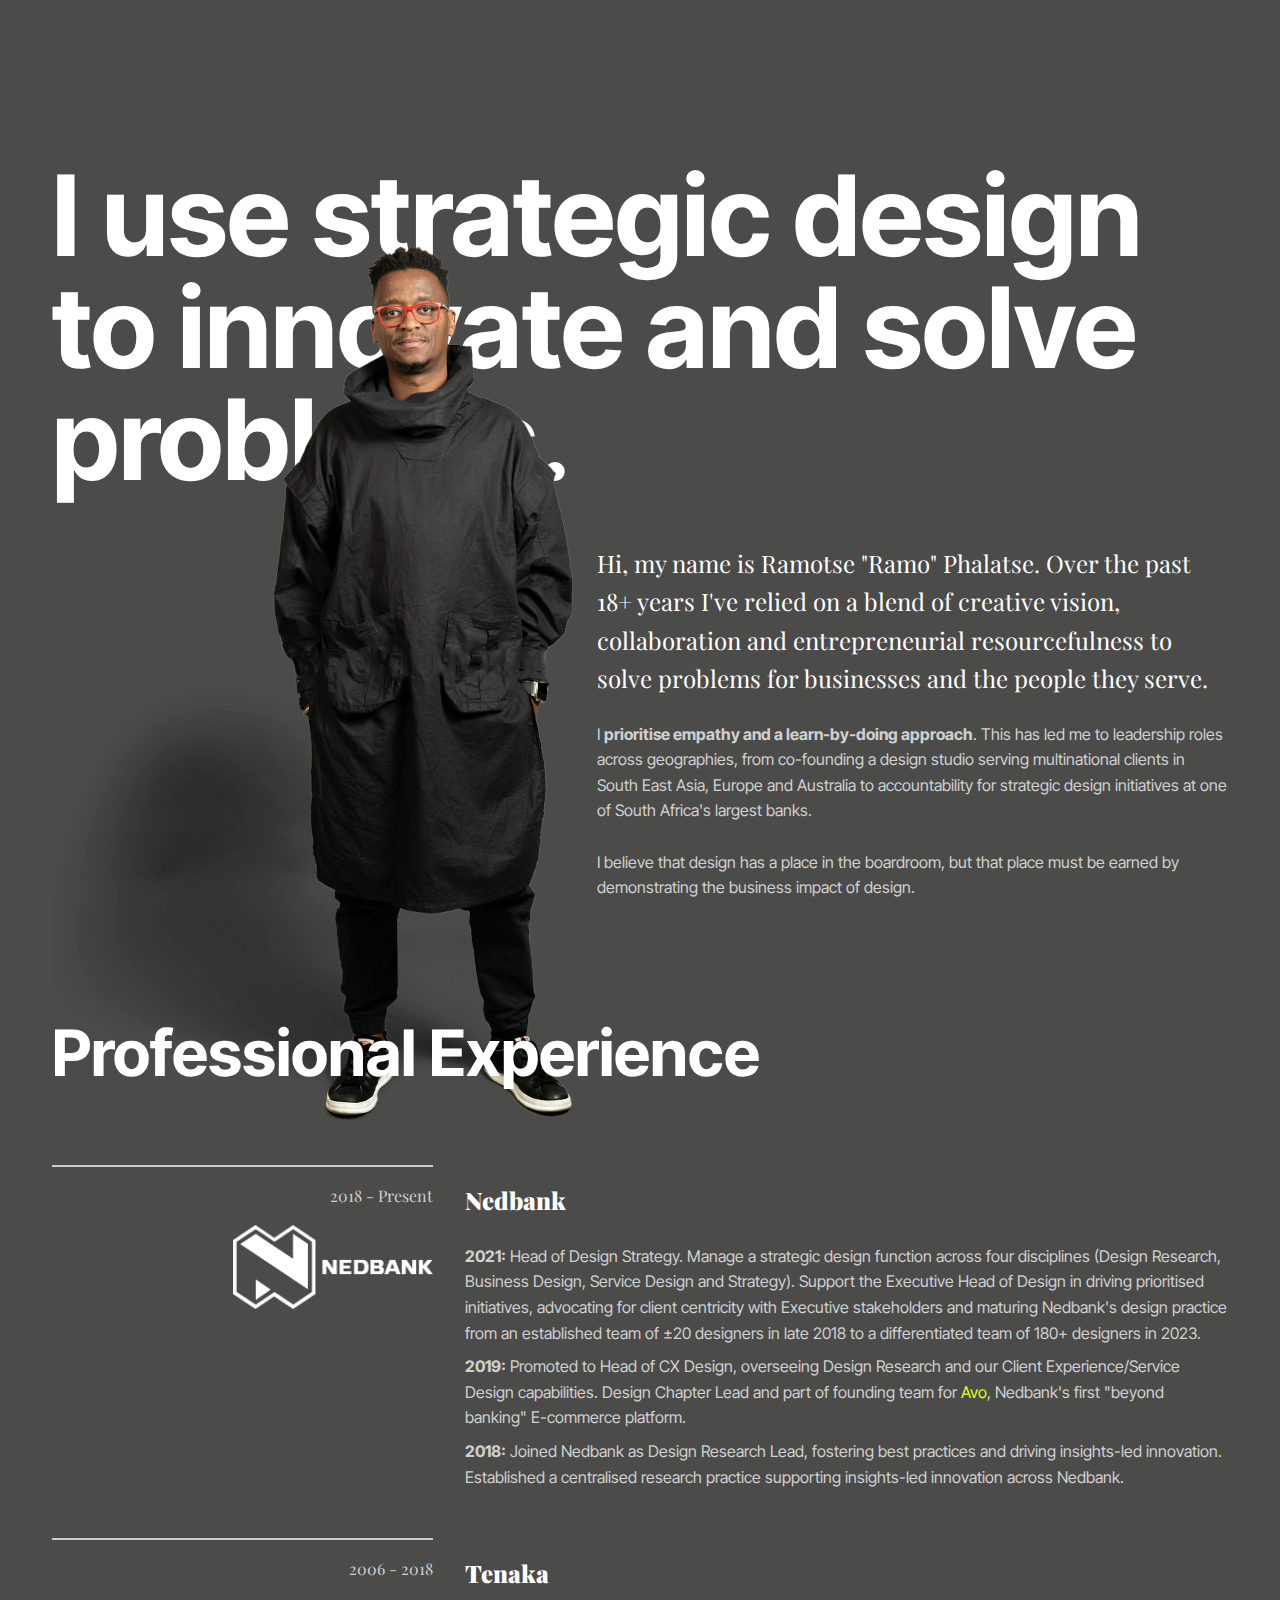
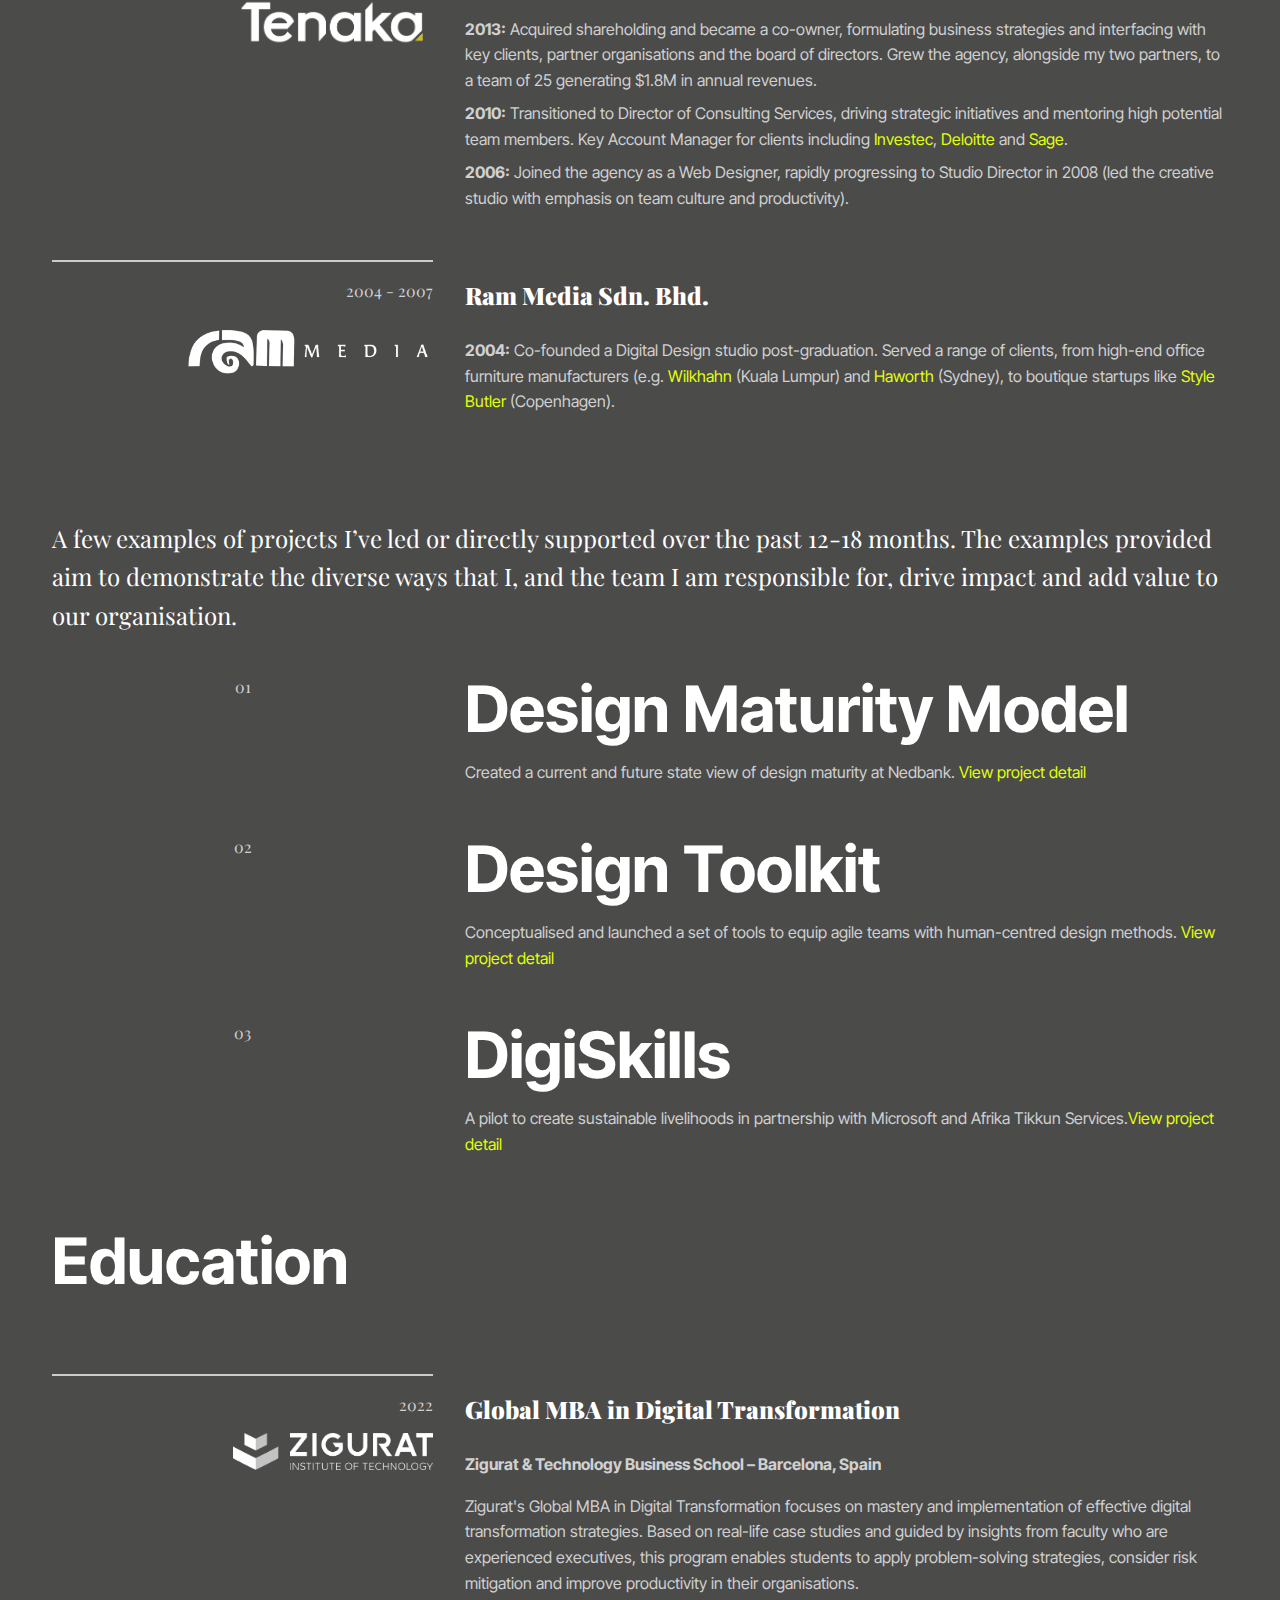
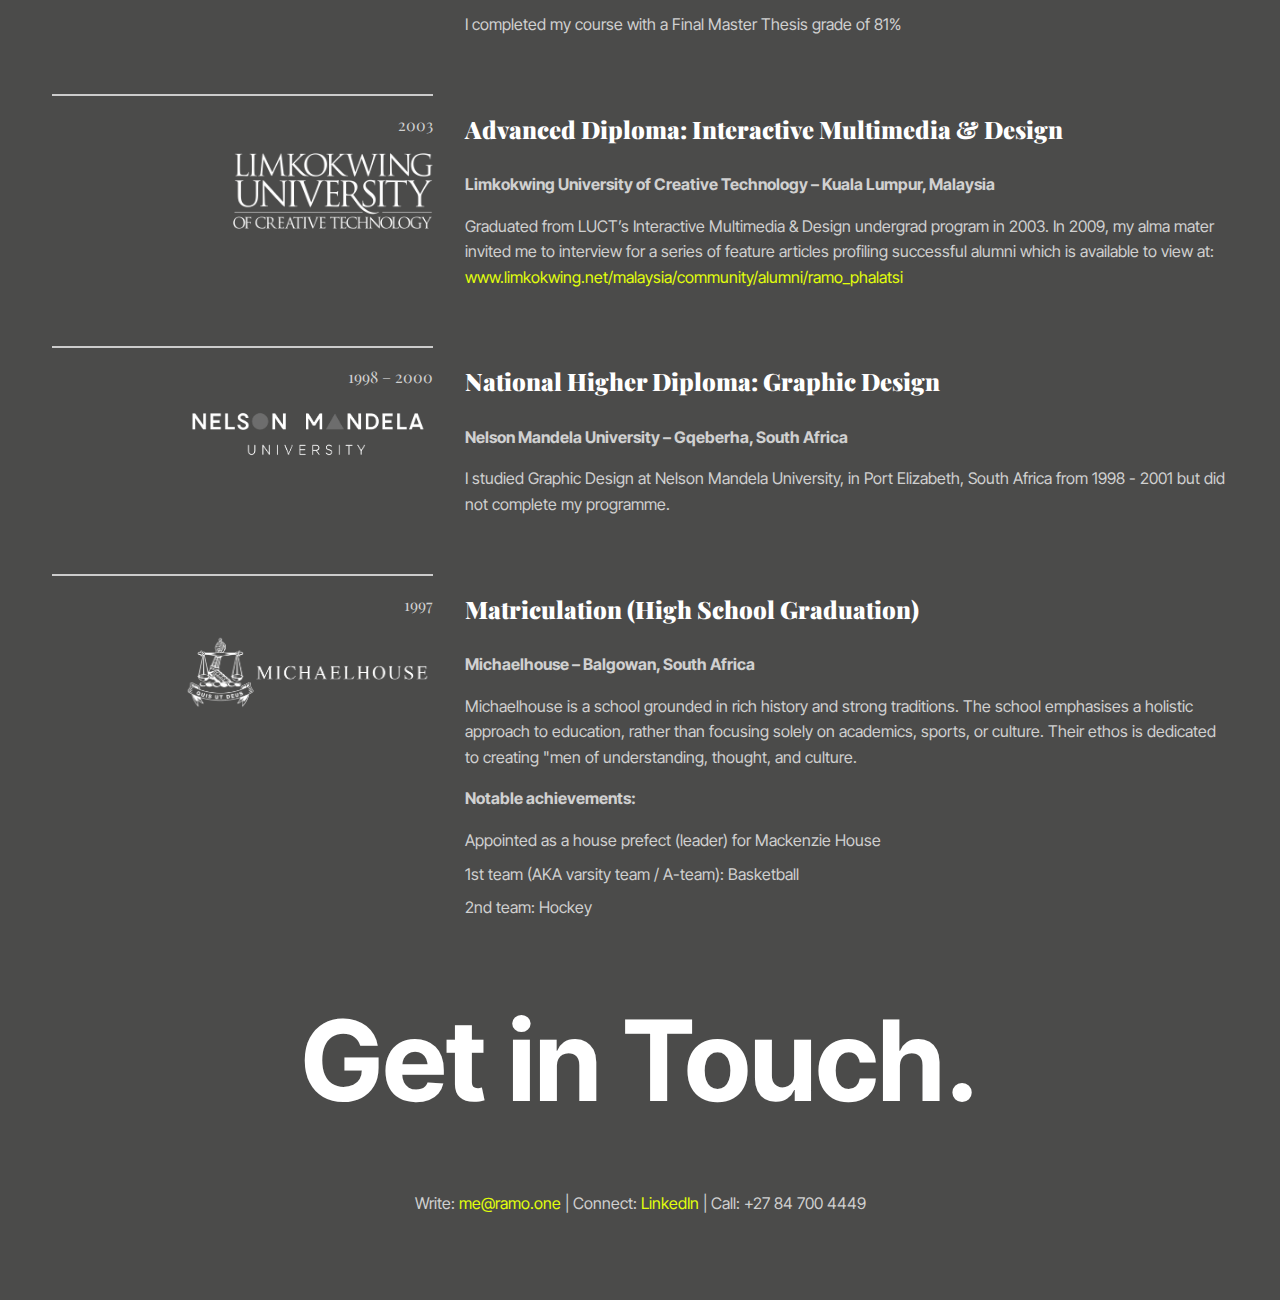
==== commit 665e9b4e: "Update index.html" ====
--- a/index.html
+++ b/index.html
@@ -155,12 +155,12 @@
 <div class="experience-entry">
     <div class="experience-heading">
         <hr>
-        <p class="serif">1998 – 2001</p>
+        <p class="serif">1998 – 2000</p>
         <img src="NMMU-logo.png" width="250px" alt="NMMU Logo">
     </div>
     <div class="experience-details">
 		<h3 class="bold">National Higher Diploma: Graphic Design</h3>
-		<p><strong>Limkokwing University of Creative Technology – Kuala Lumpur, Malaysia</strong></p>
+		<p><strong>Nelson Mandela University – Gqeberha, South Africa</strong></p>
     <p>I studied Graphic Design at Nelson Mandela University, in Port Elizabeth, South Africa from 1998 - 2001 but did not complete my programme.</p>
     </div>
 </div>
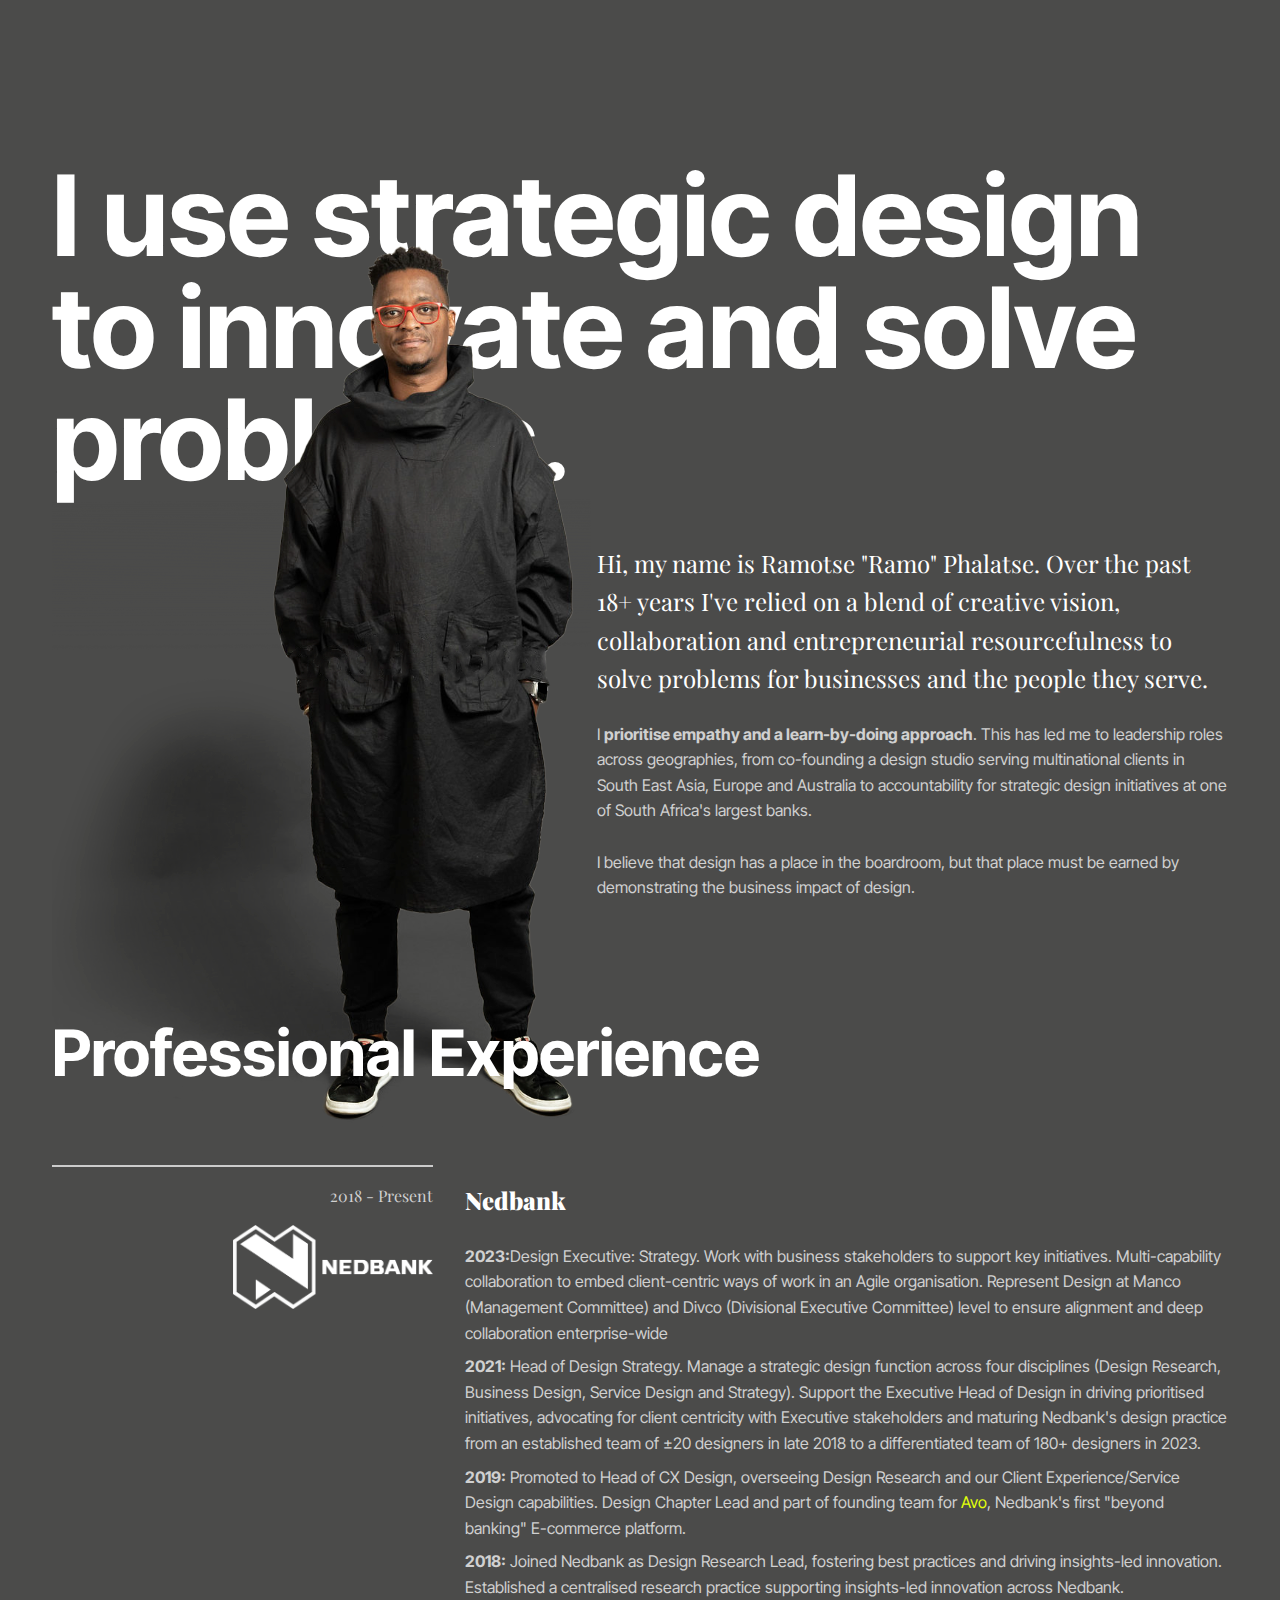
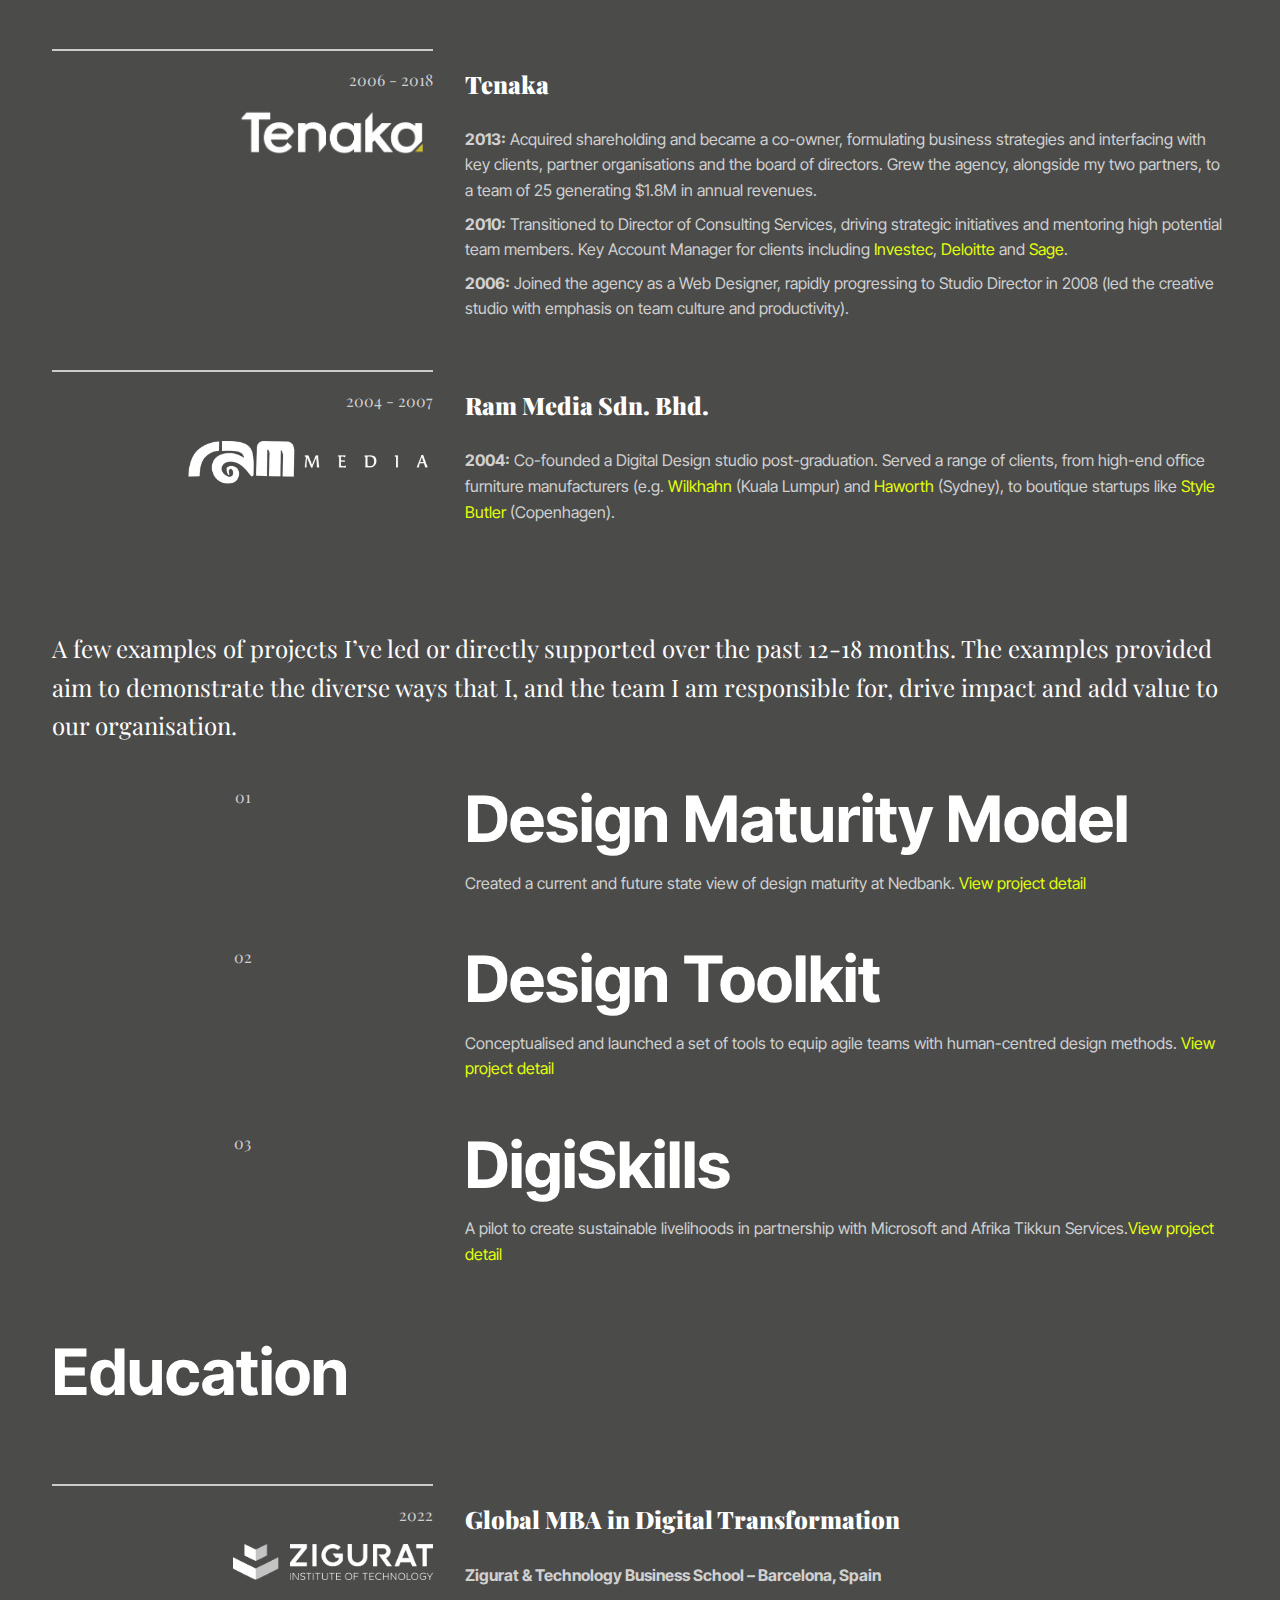
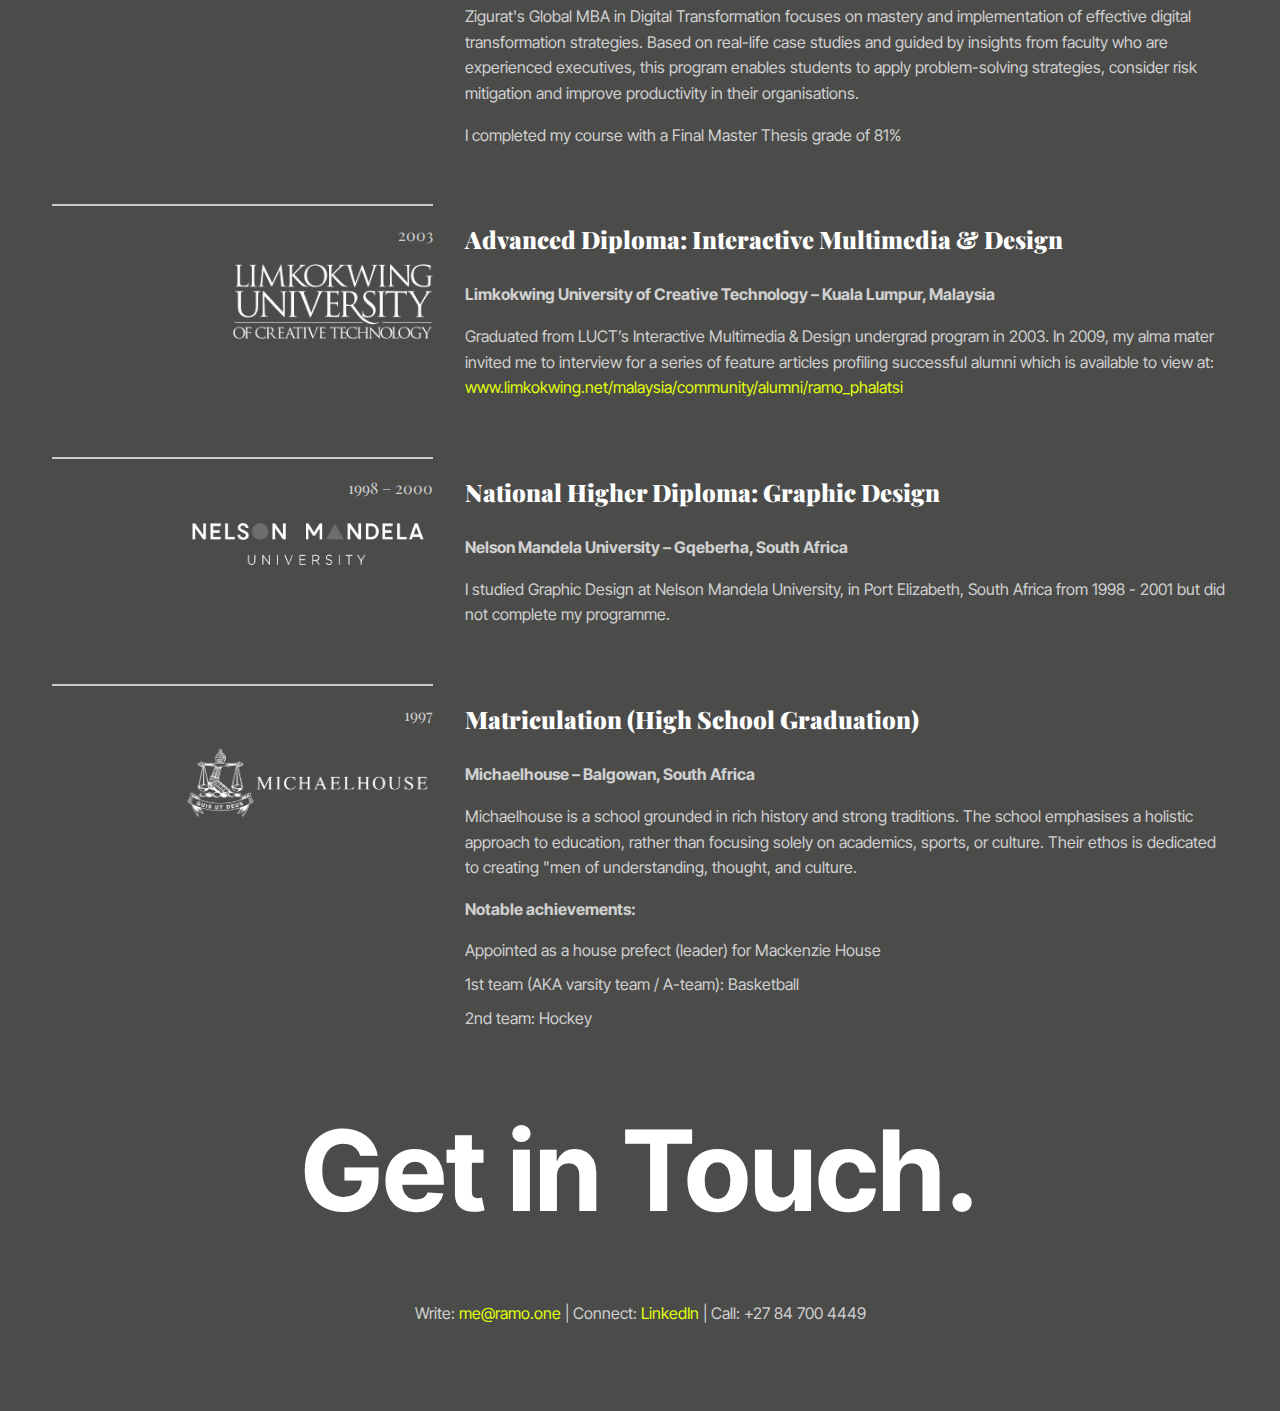
==== commit ee18b244: "Update index.html" ====
--- a/index.html
+++ b/index.html
@@ -46,7 +46,8 @@
     <div class="experience-details">
 		<h3 class="bold">Nedbank</h3>
         <ul>
-            <li><strong>2021:</strong> Head of Design Strategy. Manage a strategic design function across four disciplines (Design Research, Business Design, Service Design and Strategy). Support the Executive Head of Design in driving prioritised initiatives, advocating for client centricity with Executive stakeholders and maturing Nedbank's design practice from an established team of ±20 designers in late 2018 to a differentiated team of 180+ designers in 2023.</li>
+			<li><strong>2023:</strong>Design Executive: Strategy. Work with business stakeholders to support key initiatives. Multi-capability collaboration to embed client-centric ways of work in an Agile organisation. Represent Design at Manco (Management Committee) and Divco (Divisional Executive Committee) level to ensure alignment and deep collaboration enterprise-wide</li>
+			<li><strong>2021:</strong> Head of Design Strategy. Manage a strategic design function across four disciplines (Design Research, Business Design, Service Design and Strategy). Support the Executive Head of Design in driving prioritised initiatives, advocating for client centricity with Executive stakeholders and maturing Nedbank's design practice from an established team of ±20 designers in late 2018 to a differentiated team of 180+ designers in 2023.</li>
 			<li><strong>2019:</strong> Promoted to Head of CX Design, overseeing Design Research and our Client Experience/Service Design capabilities. Design Chapter Lead and part of founding team for <a href="https://www.avo.africa" target="_blank">Avo</a>, Nedbank's first "beyond banking" E-commerce platform.</li>
 			<li><strong>2018:</strong> Joined Nedbank as Design Research Lead, fostering best practices and driving insights-led innovation. Established a centralised research practice supporting insights-led innovation across Nedbank.</li>
             
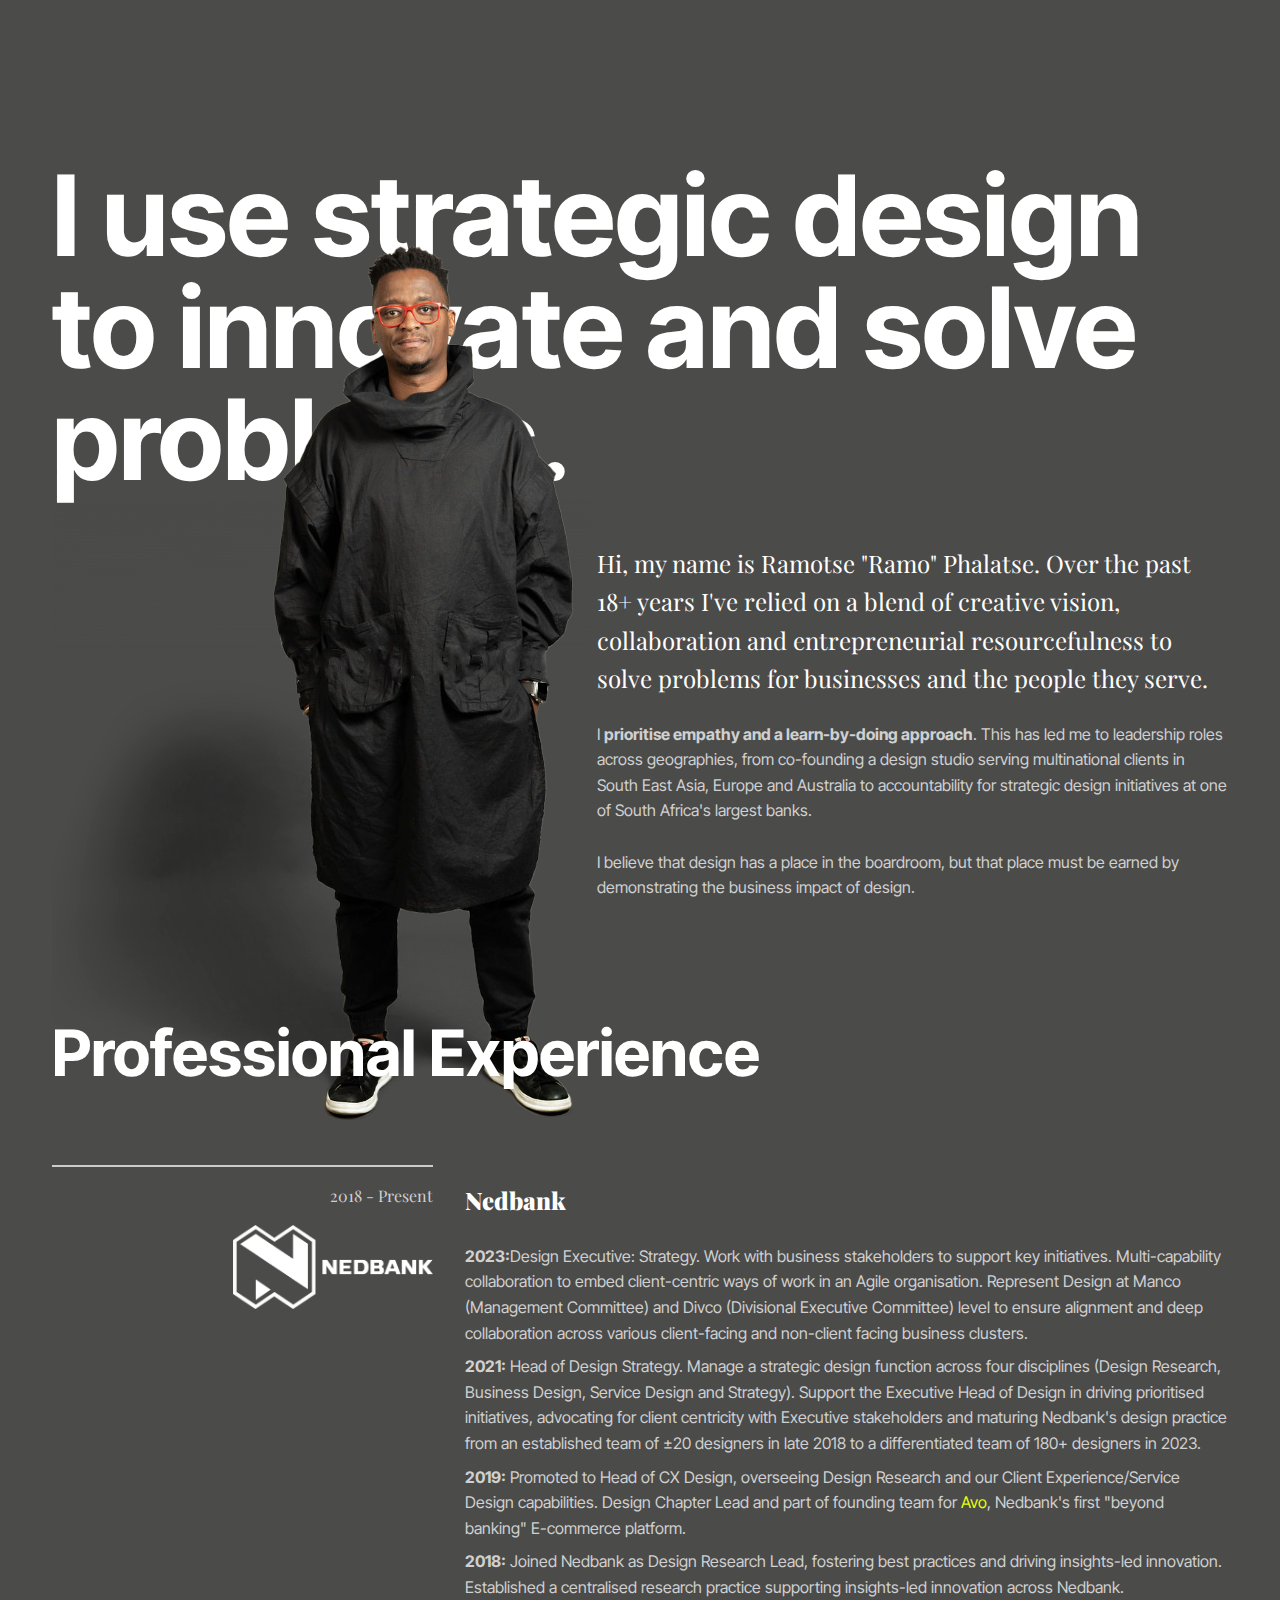
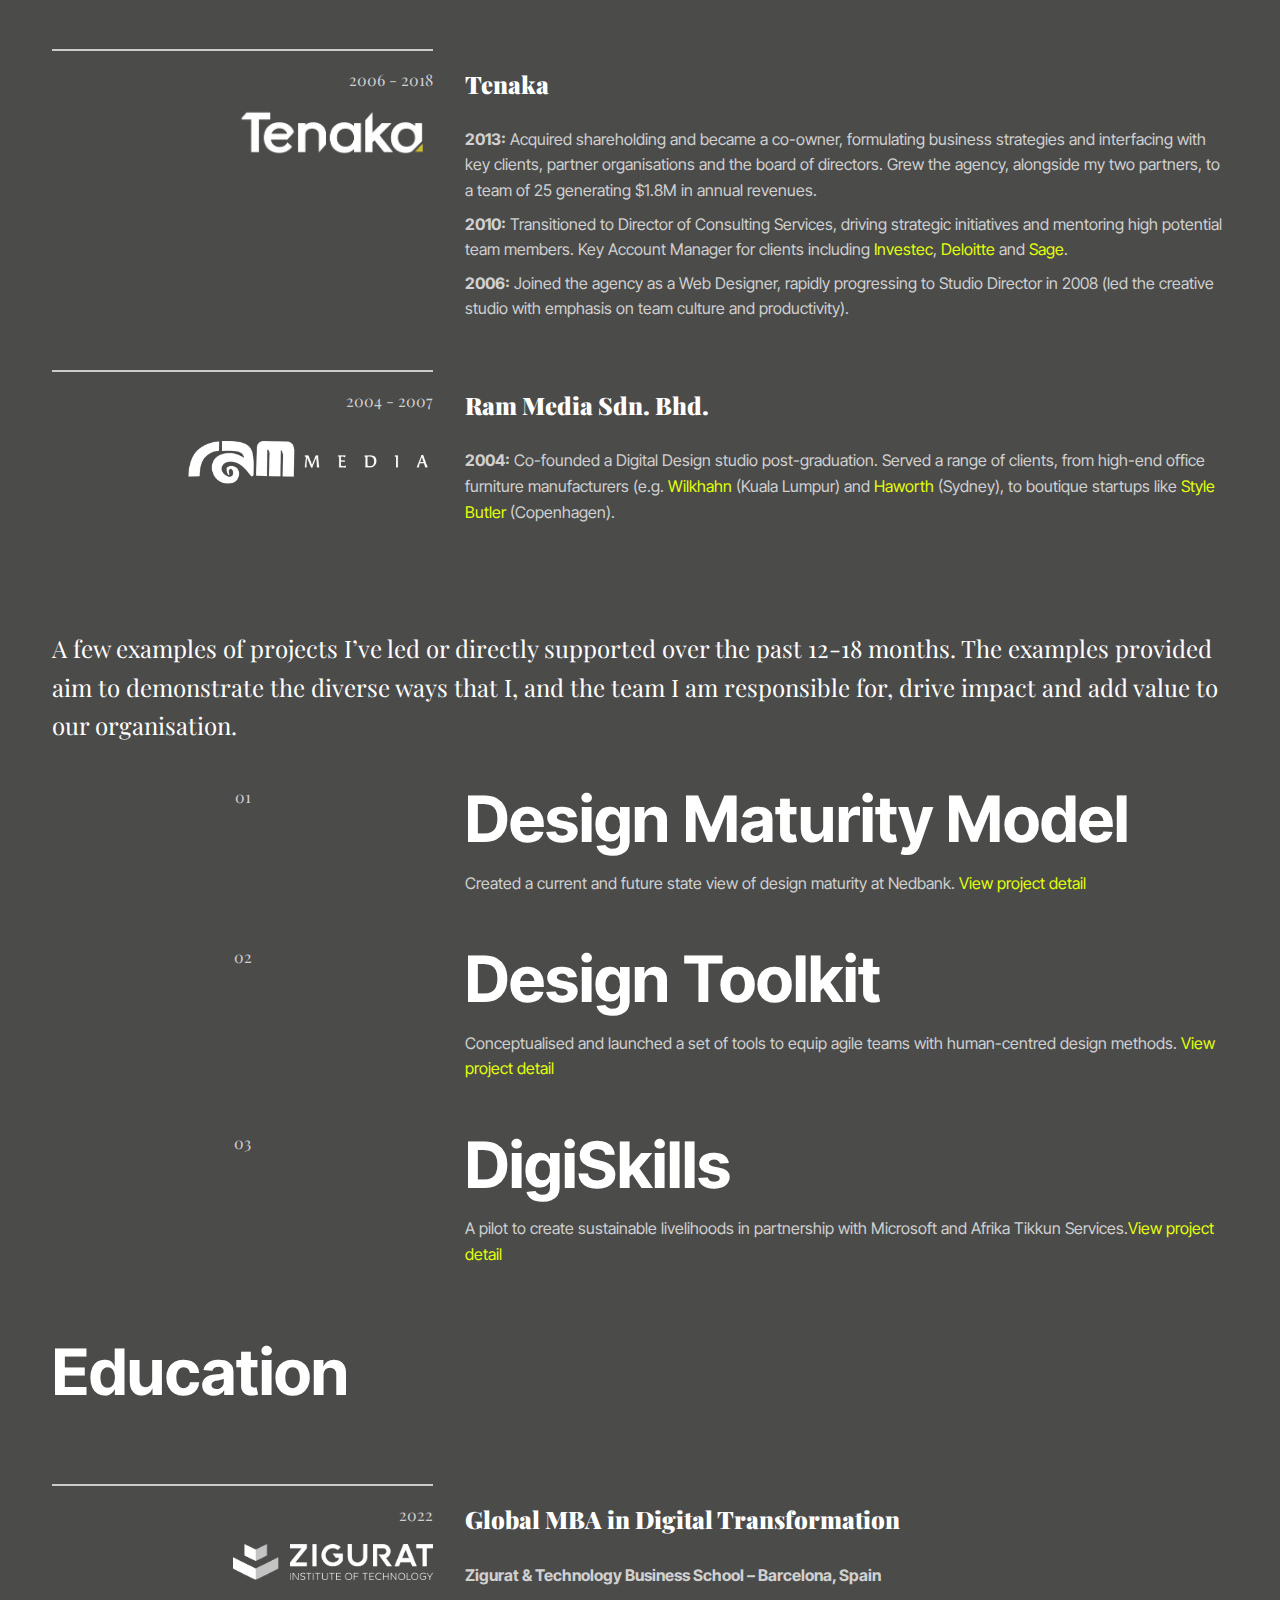
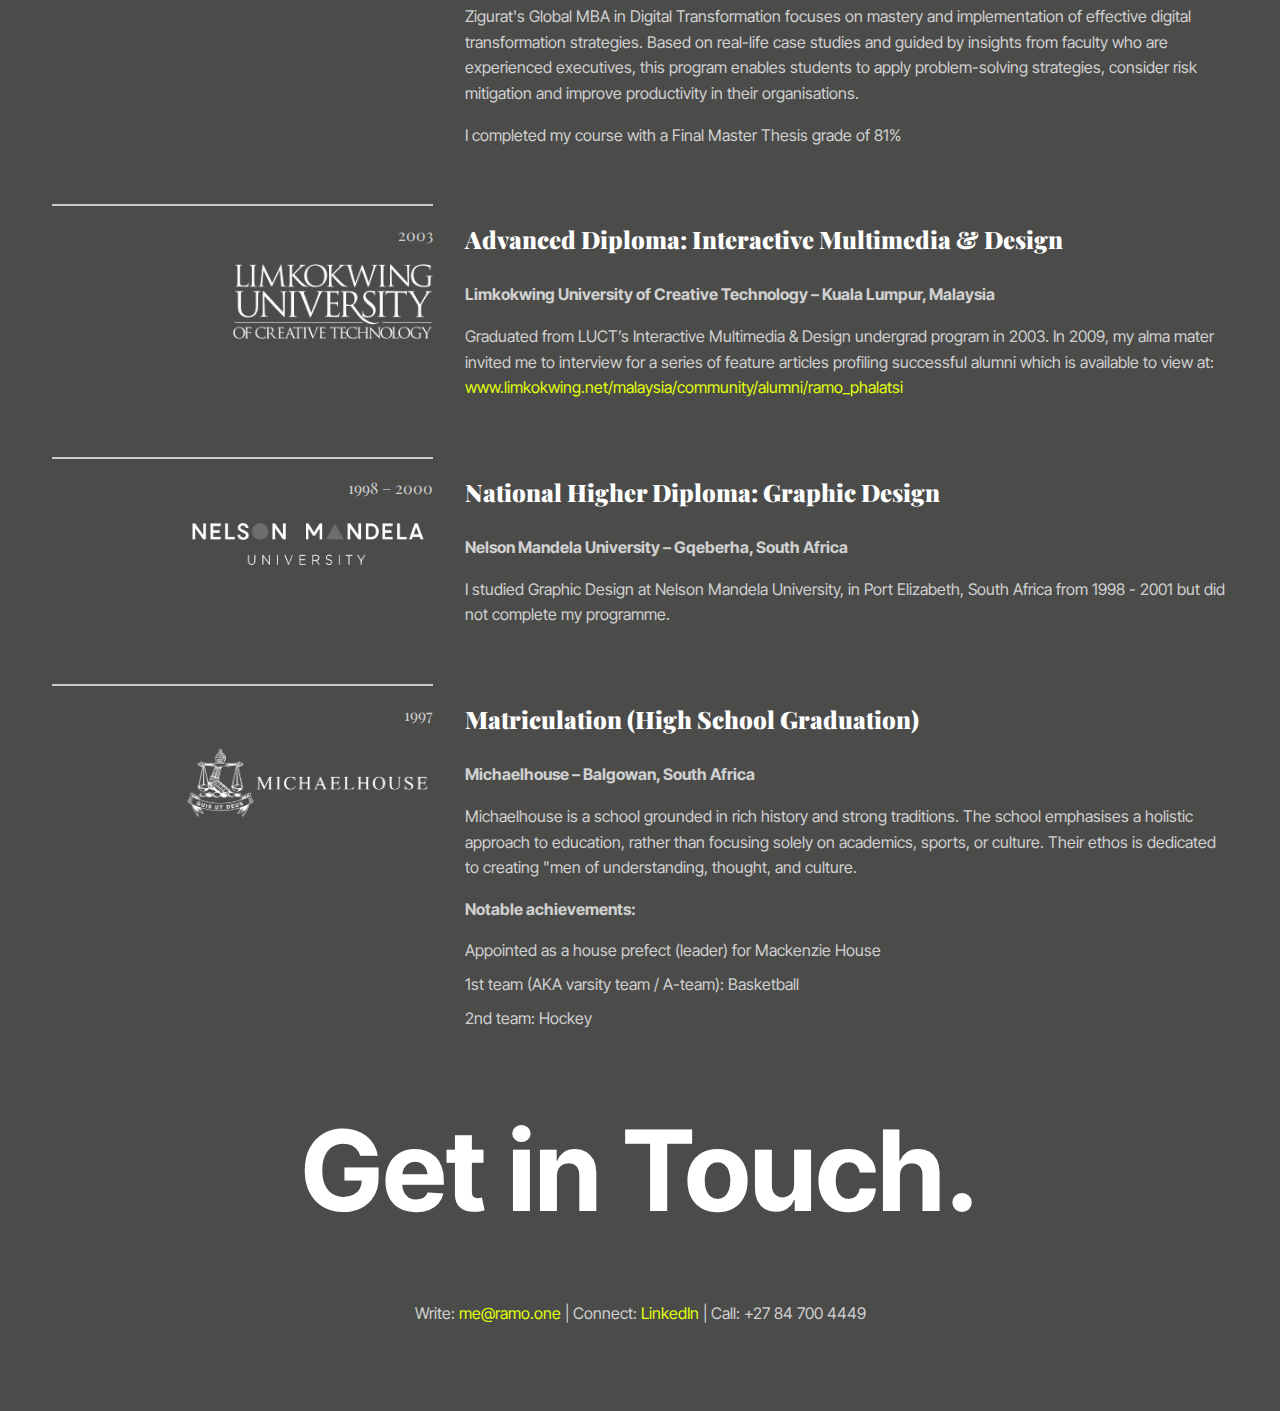
==== commit 7e242eac: "Update index.html" ====
--- a/index.html
+++ b/index.html
@@ -46,7 +46,7 @@
     <div class="experience-details">
 		<h3 class="bold">Nedbank</h3>
         <ul>
-			<li><strong>2023:</strong>Design Executive: Strategy. Work with business stakeholders to support key initiatives. Multi-capability collaboration to embed client-centric ways of work in an Agile organisation. Represent Design at Manco (Management Committee) and Divco (Divisional Executive Committee) level to ensure alignment and deep collaboration enterprise-wide</li>
+			<li><strong>2023:</strong>Design Executive: Strategy. Work with business stakeholders to support key initiatives. Multi-capability collaboration to embed client-centric ways of work in an Agile organisation. Represent Design at Manco (Management Committee) and Divco (Divisional Executive Committee) level to ensure alignment and deep collaboration across various client-facing and non-client facing business clusters.</li>
 			<li><strong>2021:</strong> Head of Design Strategy. Manage a strategic design function across four disciplines (Design Research, Business Design, Service Design and Strategy). Support the Executive Head of Design in driving prioritised initiatives, advocating for client centricity with Executive stakeholders and maturing Nedbank's design practice from an established team of ±20 designers in late 2018 to a differentiated team of 180+ designers in 2023.</li>
 			<li><strong>2019:</strong> Promoted to Head of CX Design, overseeing Design Research and our Client Experience/Service Design capabilities. Design Chapter Lead and part of founding team for <a href="https://www.avo.africa" target="_blank">Avo</a>, Nedbank's first "beyond banking" E-commerce platform.</li>
 			<li><strong>2018:</strong> Joined Nedbank as Design Research Lead, fostering best practices and driving insights-led innovation. Established a centralised research practice supporting insights-led innovation across Nedbank.</li>
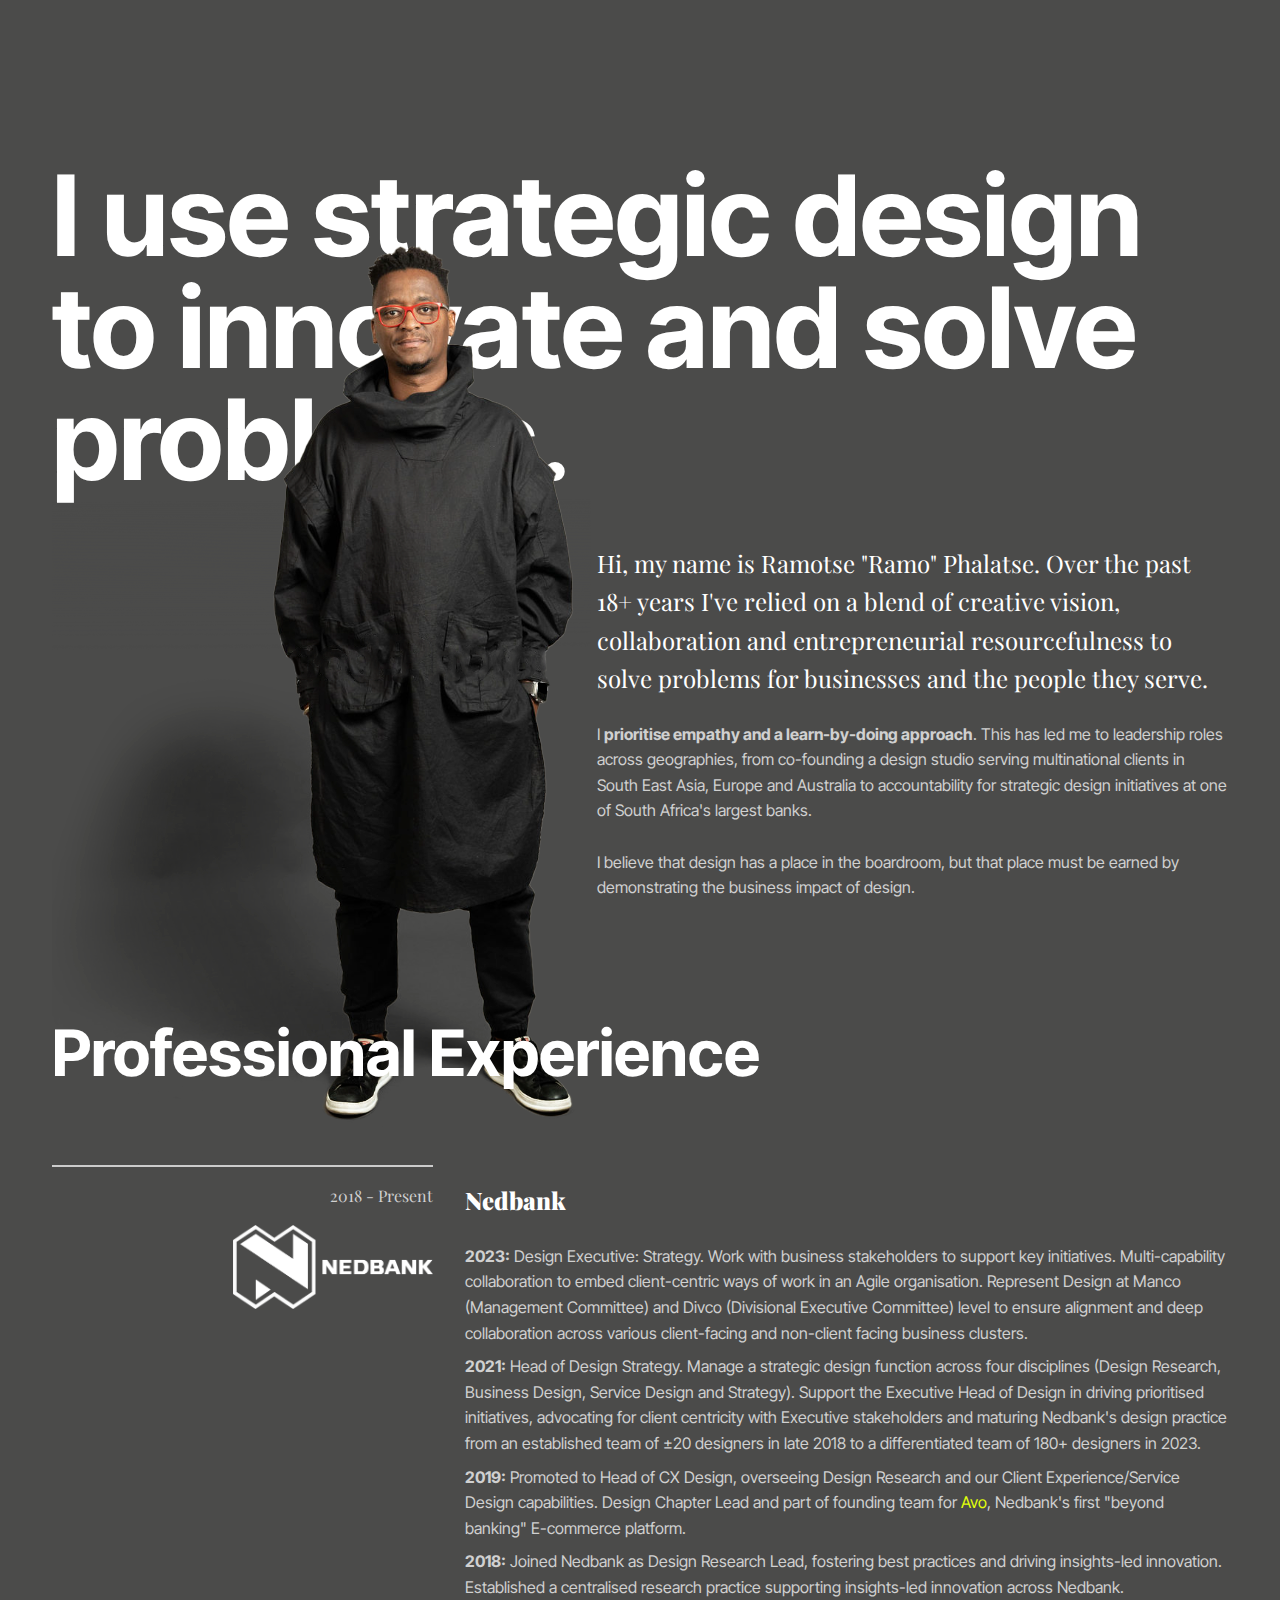
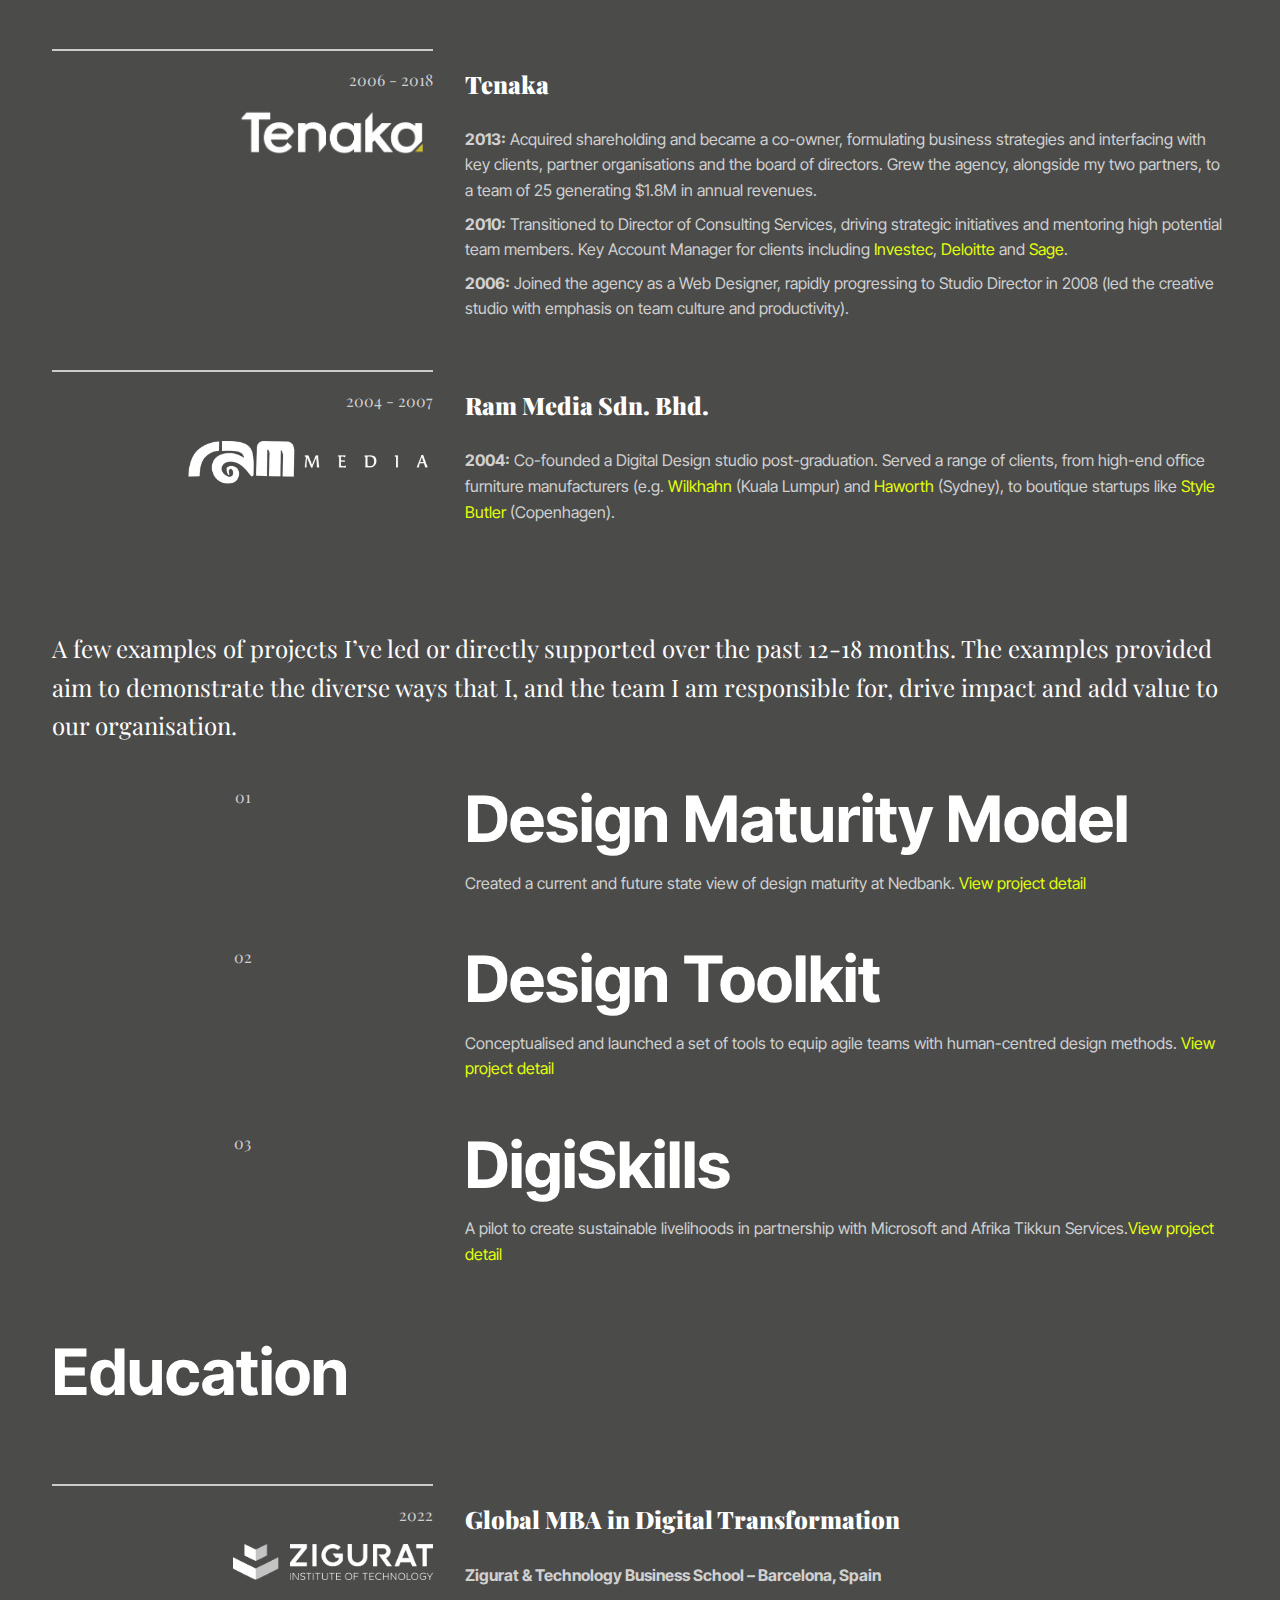
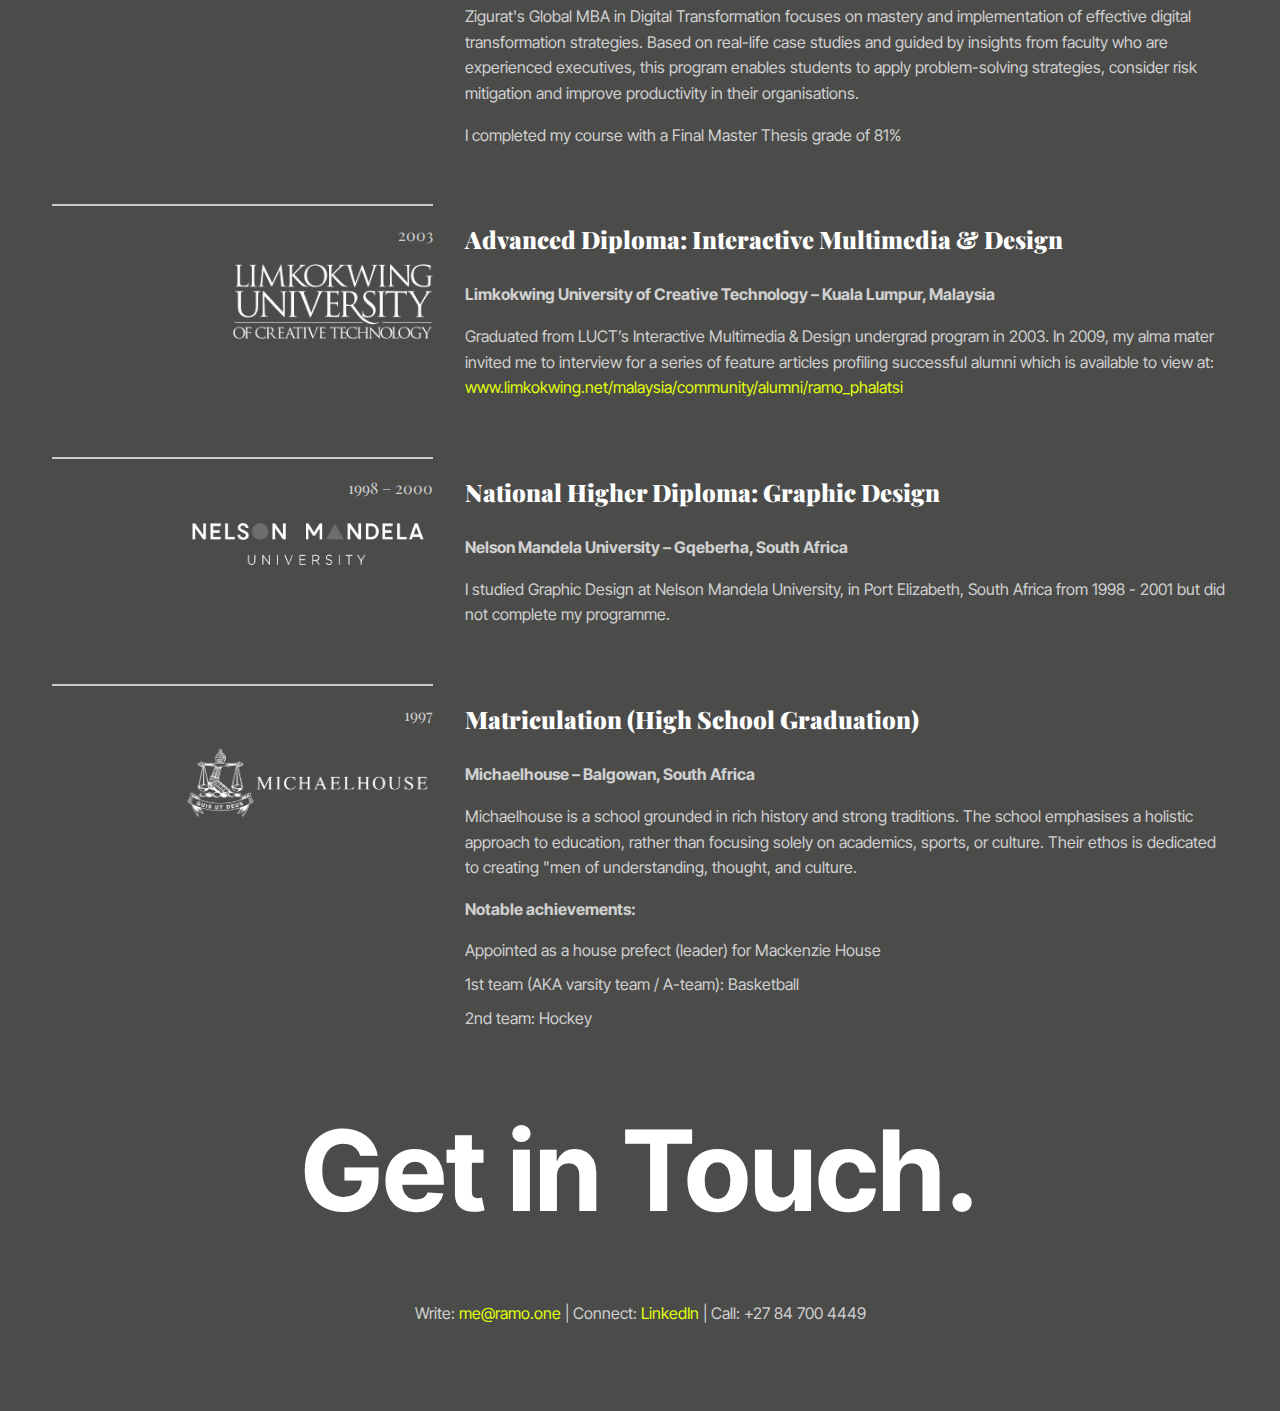
==== commit 90ec5416: "Update index.html" ====
--- a/index.html
+++ b/index.html
@@ -46,7 +46,7 @@
     <div class="experience-details">
 		<h3 class="bold">Nedbank</h3>
         <ul>
-			<li><strong>2023:</strong>Design Executive: Strategy. Work with business stakeholders to support key initiatives. Multi-capability collaboration to embed client-centric ways of work in an Agile organisation. Represent Design at Manco (Management Committee) and Divco (Divisional Executive Committee) level to ensure alignment and deep collaboration across various client-facing and non-client facing business clusters.</li>
+			<li><strong>2023:</strong> Design Executive: Strategy. Work with business stakeholders to support key initiatives. Multi-capability collaboration to embed client-centric ways of work in an Agile organisation. Represent Design at Manco (Management Committee) and Divco (Divisional Executive Committee) level to ensure alignment and deep collaboration across various client-facing and non-client facing business clusters.</li>
 			<li><strong>2021:</strong> Head of Design Strategy. Manage a strategic design function across four disciplines (Design Research, Business Design, Service Design and Strategy). Support the Executive Head of Design in driving prioritised initiatives, advocating for client centricity with Executive stakeholders and maturing Nedbank's design practice from an established team of ±20 designers in late 2018 to a differentiated team of 180+ designers in 2023.</li>
 			<li><strong>2019:</strong> Promoted to Head of CX Design, overseeing Design Research and our Client Experience/Service Design capabilities. Design Chapter Lead and part of founding team for <a href="https://www.avo.africa" target="_blank">Avo</a>, Nedbank's first "beyond banking" E-commerce platform.</li>
 			<li><strong>2018:</strong> Joined Nedbank as Design Research Lead, fostering best practices and driving insights-led innovation. Established a centralised research practice supporting insights-led innovation across Nedbank.</li>
